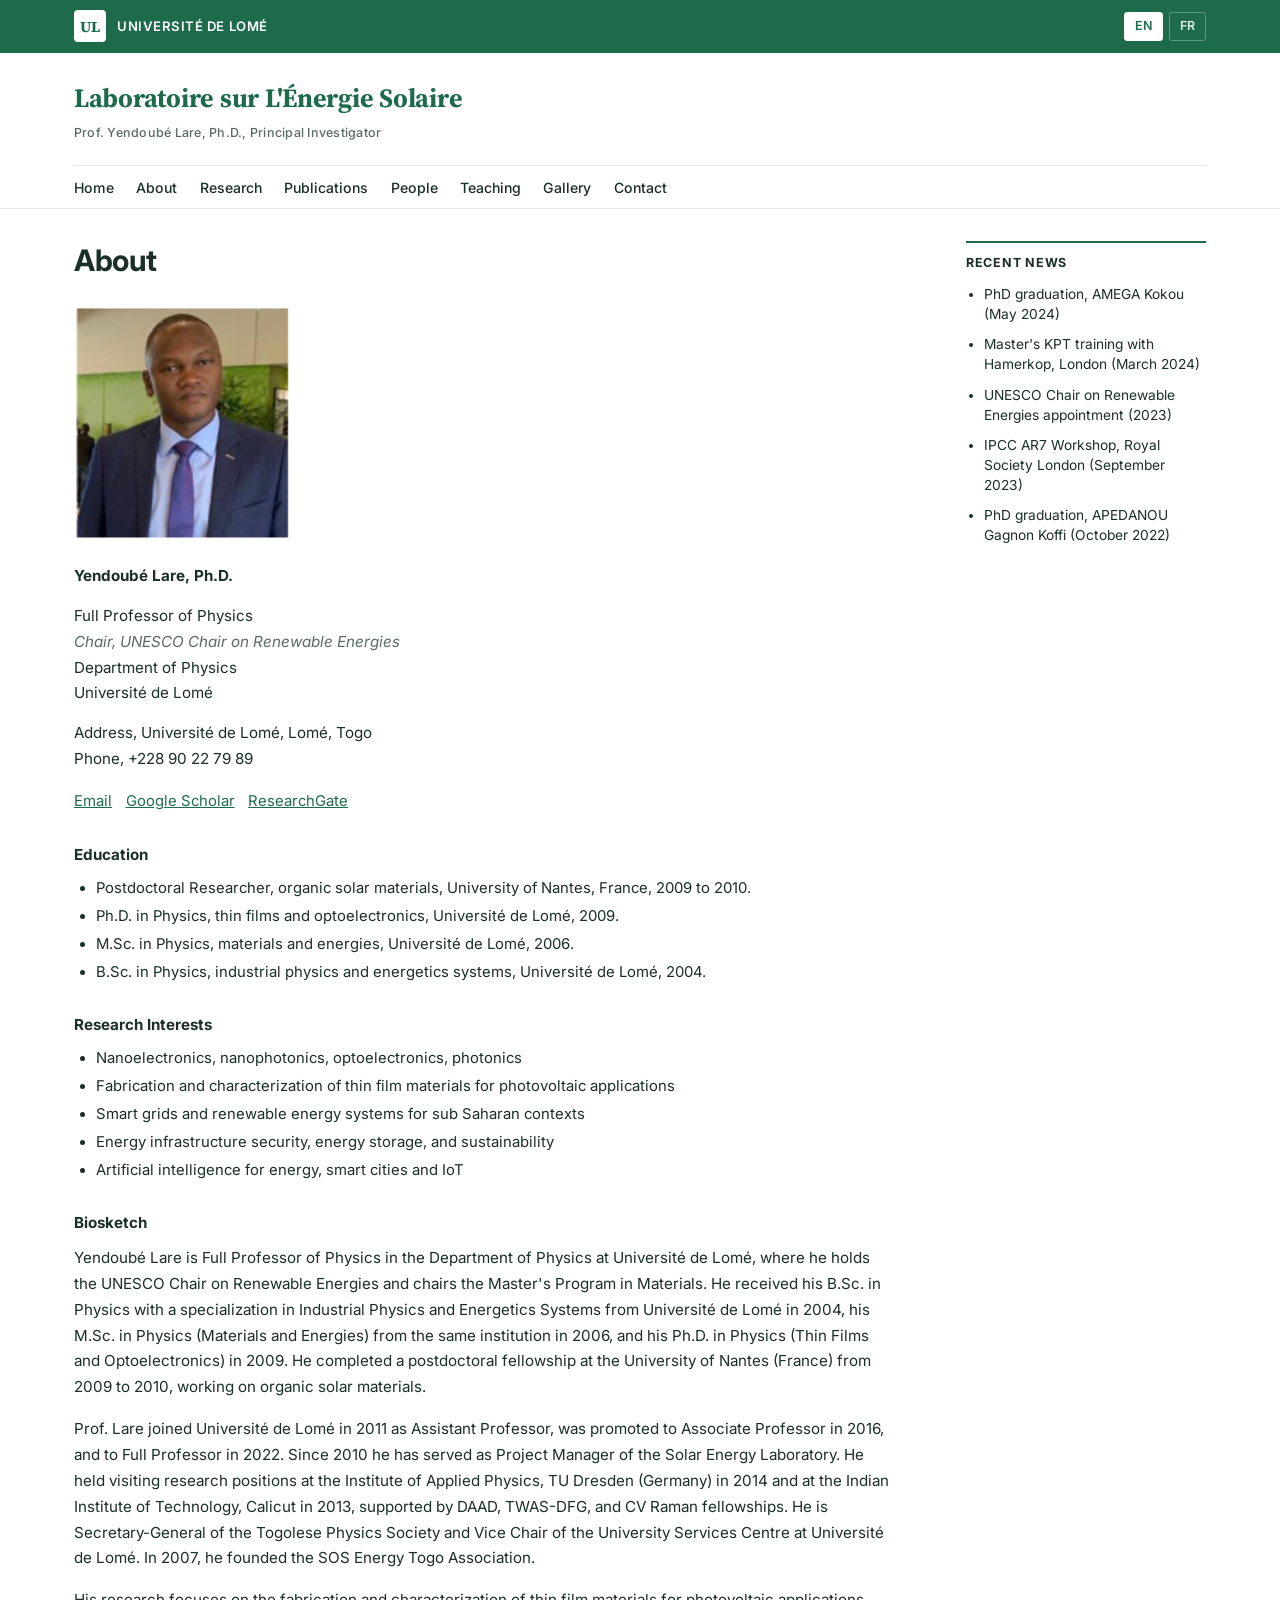
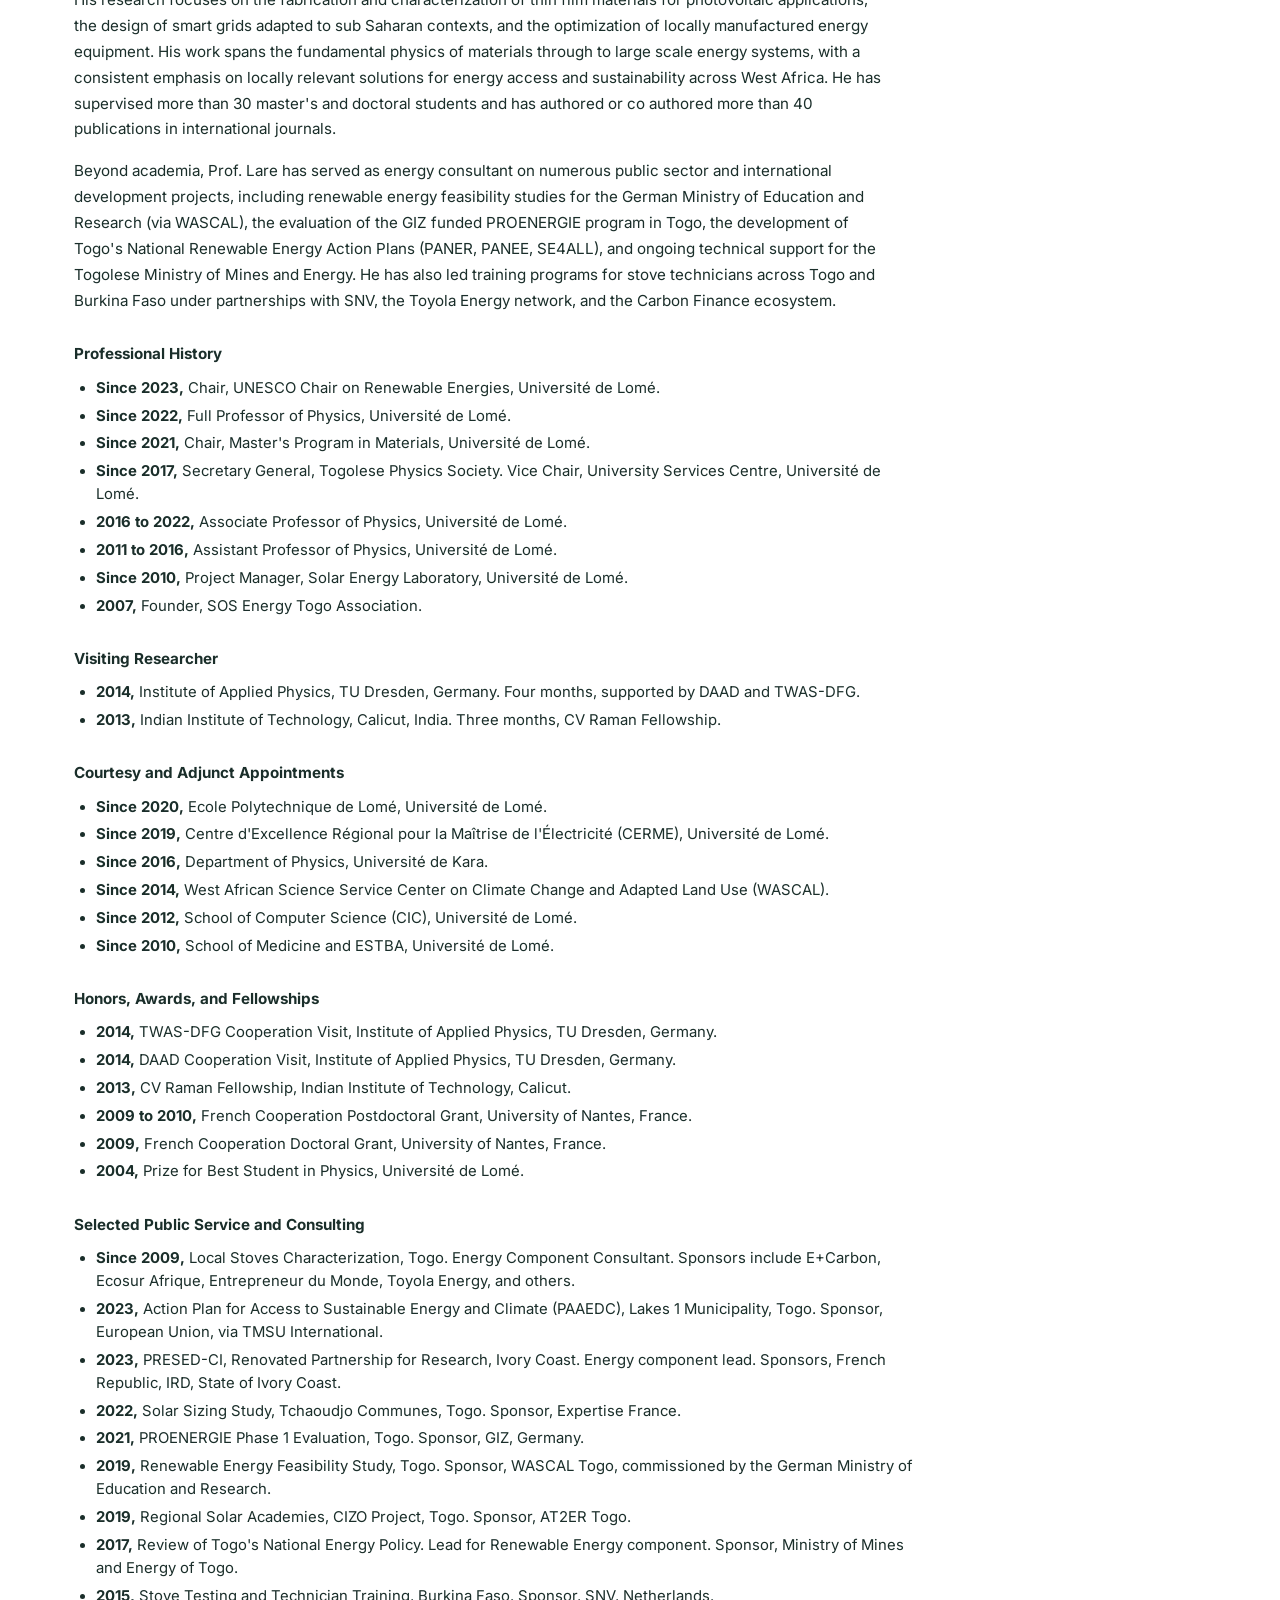
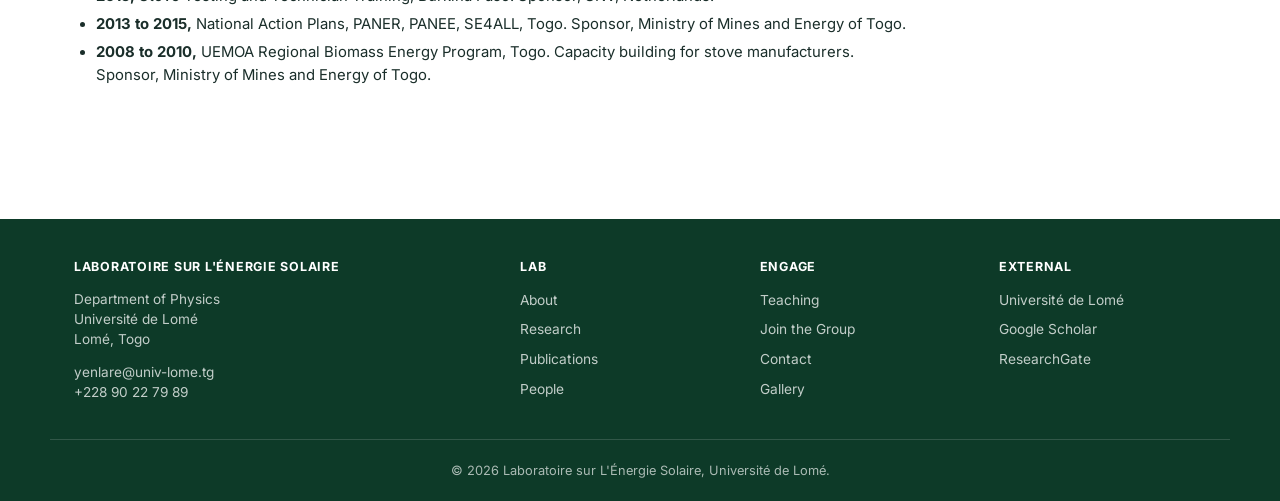
==== about.html @ 8cf11dd7 "Initial site" ====
<!DOCTYPE html>
<html lang="en">
<head>
  <meta charset="UTF-8">
  <meta name="viewport" content="width=device-width, initial-scale=1.0">
  <title>About, Laboratoire sur L'Énergie Solaire</title>
  <meta name="description" content="Biography, education, career, and academic profile of Prof. Yendoubé Lare, Université de Lomé.">
  <link rel="stylesheet" href="https://fonts.googleapis.com/css2?family=Inter:wght@400;500;600;700&family=Source+Serif+Pro:wght@400;600;700&display=swap">
  <link rel="stylesheet" href="assets/css/styles.css">
</head>
<body class="lang-en">

<div class="top-bar">
  <div class="top-bar-inner">
    <a href="https://univ-lome.tg/" target="_blank" rel="noopener" class="ul-brand">
      <span class="ul-logo">UL</span>
      Université de Lomé
    </a>
    <div class="lang-toggle">
      <button data-lang="en" class="active">EN</button>
      <button data-lang="fr">FR</button>
    </div>
  </div>
</div>

<div class="site-banner">
  <div class="site-banner-inner">
    <a href="index.html" class="lab-title">
      Laboratoire sur L'Énergie Solaire
      <span class="pi-name">
        <span class="en-only">Prof. Yendoubé Lare, Ph.D., Principal Investigator</span>
        <span class="fr-only">Prof. Yendoubé Lare, Ph.D., Responsable du Laboratoire</span>
      </span>
    </a>
    <button class="nav-toggle" aria-label="Toggle menu"><span></span><span></span><span></span></button>
    <nav class="site-nav">
      <ul>
        <li><a href="index.html"><span class="en-only">Home</span><span class="fr-only">Accueil</span></a></li>
        <li><a href="about.html"><span class="en-only">About</span><span class="fr-only">À propos</span></a></li>
        <li><a href="research.html"><span class="en-only">Research</span><span class="fr-only">Recherche</span></a></li>
        <li><a href="publications.html">Publications</a></li>
        <li><a href="people.html"><span class="en-only">People</span><span class="fr-only">Équipe</span></a></li>
        <li><a href="teaching.html"><span class="en-only">Teaching</span><span class="fr-only">Enseignement</span></a></li>
        <li><a href="gallery.html"><span class="en-only">Gallery</span><span class="fr-only">Galerie</span></a></li>
        <li><a href="contact.html">Contact</a></li>
      </ul>
    </nav>
  </div>
</div>

<div class="page-layout">
  <article class="page-content">
    <h1>
      <span class="en-only">About</span>
      <span class="fr-only">À propos</span>
    </h1>

    <div class="profile-photo-block">
      <img src="assets/images/profile-picture.jpg" alt="Prof. Yendoubé Lare">
    </div>

    <p class="profile-name">Yendoubé Lare, Ph.D.</p>
    <p class="profile-meta">
      <span class="en-only">Full Professor of Physics</span>
      <span class="fr-only">Professeur Titulaire de Physique</span><br>
      <em>
        <span class="en-only">Chair, UNESCO Chair on Renewable Energies</span>
        <span class="fr-only">Titulaire de la Chaire UNESCO sur les Énergies Renouvelables</span>
      </em><br>
      <span class="en-only">Department of Physics</span>
      <span class="fr-only">Département de Physique</span><br>
      Université de Lomé
    </p>

    <p class="profile-meta">
      <span class="en-only">Address,</span>
      <span class="fr-only">Adresse,</span> Université de Lomé, Lomé, Togo<br>
      <span class="en-only">Phone,</span>
      <span class="fr-only">Téléphone,</span> +228 90 22 79 89
    </p>

    <p class="profile-links-row">
      <a href="mailto:yenlare@univ-lome.tg">Email</a>
      <a href="https://scholar.google.com/citations?user=4pouJkEAAAAJ&hl=fr" target="_blank" rel="noopener">Google Scholar</a>
      <a href="https://www.researchgate.net/profile/Yendoube-Lare" target="_blank" rel="noopener">ResearchGate</a>
    </p>

    <p class="section-label">
      <span class="en-only">Education</span>
      <span class="fr-only">Formation</span>
    </p>
    <ul class="plain-list">
      <li class="en-only">Postdoctoral Researcher, organic solar materials, University of Nantes, France, 2009 to 2010.</li>
      <li class="fr-only">Chercheur Postdoctoral, matériaux solaires organiques, Université de Nantes, France, 2009 à 2010.</li>
      <li class="en-only">Ph.D. in Physics, thin films and optoelectronics, Université de Lomé, 2009.</li>
      <li class="fr-only">Doctorat en Physique, couches minces et optoélectronique, Université de Lomé, 2009.</li>
      <li class="en-only">M.Sc. in Physics, materials and energies, Université de Lomé, 2006.</li>
      <li class="fr-only">Master en Physique, matériaux et énergies, Université de Lomé, 2006.</li>
      <li class="en-only">B.Sc. in Physics, industrial physics and energetics systems, Université de Lomé, 2004.</li>
      <li class="fr-only">Licence en Physique, physique industrielle et systèmes énergétiques, Université de Lomé, 2004.</li>
    </ul>

    <p class="section-label">
      <span class="en-only">Research Interests</span>
      <span class="fr-only">Intérêts de Recherche</span>
    </p>
    <ul class="plain-list">
      <li class="en-only">Nanoelectronics, nanophotonics, optoelectronics, photonics</li>
      <li class="fr-only">Nanoélectronique, nanophotonique, optoélectronique, photonique</li>
      <li class="en-only">Fabrication and characterization of thin film materials for photovoltaic applications</li>
      <li class="fr-only">Fabrication et caractérisation de matériaux en couches minces pour applications photovoltaïques</li>
      <li class="en-only">Smart grids and renewable energy systems for sub Saharan contexts</li>
      <li class="fr-only">Réseaux intelligents et systèmes d'énergie renouvelable pour le contexte subsaharien</li>
      <li class="en-only">Energy infrastructure security, energy storage, and sustainability</li>
      <li class="fr-only">Sécurité des infrastructures énergétiques, stockage d'énergie et durabilité</li>
      <li class="en-only">Artificial intelligence for energy, smart cities and IoT</li>
      <li class="fr-only">Intelligence artificielle pour l'énergie, villes intelligentes et IoT</li>
    </ul>

    <p class="section-label">
      <span class="en-only">Biosketch</span>
      <span class="fr-only">Notice Biographique</span>
    </p>
    <p class="en-only">Yendoubé Lare is Full Professor of Physics in the Department of Physics at Université de Lomé, where he holds the UNESCO Chair on Renewable Energies and chairs the Master's Program in Materials. He received his B.Sc. in Physics with a specialization in Industrial Physics and Energetics Systems from Université de Lomé in 2004, his M.Sc. in Physics (Materials and Energies) from the same institution in 2006, and his Ph.D. in Physics (Thin Films and Optoelectronics) in 2009. He completed a postdoctoral fellowship at the University of Nantes (France) from 2009 to 2010, working on organic solar materials.</p>
    <p class="en-only">Prof. Lare joined Université de Lomé in 2011 as Assistant Professor, was promoted to Associate Professor in 2016, and to Full Professor in 2022. Since 2010 he has served as Project Manager of the Solar Energy Laboratory. He held visiting research positions at the Institute of Applied Physics, TU Dresden (Germany) in 2014 and at the Indian Institute of Technology, Calicut in 2013, supported by DAAD, TWAS-DFG, and CV Raman fellowships. He is Secretary-General of the Togolese Physics Society and Vice Chair of the University Services Centre at Université de Lomé. In 2007, he founded the SOS Energy Togo Association.</p>
    <p class="en-only">His research focuses on the fabrication and characterization of thin film materials for photovoltaic applications, the design of smart grids adapted to sub Saharan contexts, and the optimization of locally manufactured energy equipment. His work spans the fundamental physics of materials through to large scale energy systems, with a consistent emphasis on locally relevant solutions for energy access and sustainability across West Africa. He has supervised more than 30 master's and doctoral students and has authored or co authored more than 40 publications in international journals.</p>
    <p class="en-only">Beyond academia, Prof. Lare has served as energy consultant on numerous public sector and international development projects, including renewable energy feasibility studies for the German Ministry of Education and Research (via WASCAL), the evaluation of the GIZ funded PROENERGIE program in Togo, the development of Togo's National Renewable Energy Action Plans (PANER, PANEE, SE4ALL), and ongoing technical support for the Togolese Ministry of Mines and Energy. He has also led training programs for stove technicians across Togo and Burkina Faso under partnerships with SNV, the Toyola Energy network, and the Carbon Finance ecosystem.</p>

    <p class="fr-only">Yendoubé Lare est Professeur Titulaire de Physique au Département de Physique de l'Université de Lomé, où il est titulaire de la Chaire UNESCO sur les Énergies Renouvelables et responsable du Master "Matériaux". Il a obtenu sa Licence en Physique (option Physique Industrielle et Systèmes Énergétiques) à l'Université de Lomé en 2004, son Master en Physique (Matériaux et Énergies) dans la même institution en 2006, et son Doctorat en Physique (Couches Minces et Optoélectronique) en 2009. Il a effectué un séjour postdoctoral à l'Université de Nantes (France) de 2009 à 2010, sur les matériaux solaires organiques.</p>
    <p class="fr-only">Le Prof. Lare a rejoint l'Université de Lomé en 2011 comme Maître Assistant, a été promu Maître de Conférences en 2016, puis Professeur Titulaire en 2022. Depuis 2010, il dirige le Laboratoire de l'Énergie Solaire. Il a effectué des séjours de recherche invités à l'Institute of Applied Physics de TU Dresden (Allemagne) en 2014 et à l'Indian Institute of Technology, Calicut en 2013, avec le soutien des bourses DAAD, TWAS-DFG, et CV Raman. Il est Secrétaire Général de la Société Togolaise de Physique et Vice Président du Centre des Services Universitaires de l'Université de Lomé. En 2007, il a fondé l'association SOS Énergie Togo.</p>
    <p class="fr-only">Sa recherche porte sur la fabrication et la caractérisation de matériaux en couches minces pour applications photovoltaïques, la conception de réseaux intelligents adaptés au contexte subsaharien, et l'optimisation d'équipements énergétiques produits localement. Ses travaux couvrent la physique fondamentale des matériaux jusqu'aux systèmes énergétiques à grande échelle, avec un accent constant sur les solutions adaptées au contexte local pour l'accès à l'énergie et la durabilité en Afrique de l'Ouest. Il a encadré plus de 30 étudiants en master et doctorat, et a coauteur plus de 40 publications dans des revues internationales.</p>
    <p class="fr-only">Au delà du milieu académique, le Prof. Lare a été consultant énergie sur de nombreux projets de développement international et du secteur public, notamment des études de faisabilité d'énergies renouvelables pour le Ministère Allemand de l'Éducation et de la Recherche (via WASCAL), l'évaluation du programme PROENERGIE financé par la GIZ au Togo, l'élaboration des plans d'action nationaux du Togo (PANER, PANEE, SE4ALL), et un appui technique régulier au Ministère togolais des Mines et de l'Énergie. Il a également dirigé des programmes de formation pour techniciens de cuisson au Togo et au Burkina Faso, dans le cadre de partenariats avec SNV, le réseau Toyola Energy et l'écosystème Carbon Finance.</p>

    <p class="section-label">
      <span class="en-only">Professional History</span>
      <span class="fr-only">Parcours Professionnel</span>
    </p>
    <ul class="plain-list">
      <li class="en-only"><strong>Since 2023,</strong> Chair, UNESCO Chair on Renewable Energies, Université de Lomé.</li>
      <li class="fr-only"><strong>Depuis 2023,</strong> Titulaire de la Chaire UNESCO sur les Énergies Renouvelables, Université de Lomé.</li>
      <li class="en-only"><strong>Since 2022,</strong> Full Professor of Physics, Université de Lomé.</li>
      <li class="fr-only"><strong>Depuis 2022,</strong> Professeur Titulaire de Physique, Université de Lomé.</li>
      <li class="en-only"><strong>Since 2021,</strong> Chair, Master's Program in Materials, Université de Lomé.</li>
      <li class="fr-only"><strong>Depuis 2021,</strong> Responsable du Master "Matériaux", Université de Lomé.</li>
      <li class="en-only"><strong>Since 2017,</strong> Secretary General, Togolese Physics Society. Vice Chair, University Services Centre, Université de Lomé.</li>
      <li class="fr-only"><strong>Depuis 2017,</strong> Secrétaire Général, Société Togolaise de Physique. Vice Président, Centre des Services Universitaires, Université de Lomé.</li>
      <li class="en-only"><strong>2016 to 2022,</strong> Associate Professor of Physics, Université de Lomé.</li>
      <li class="fr-only"><strong>2016 à 2022,</strong> Maître de Conférences en Physique, Université de Lomé.</li>
      <li class="en-only"><strong>2011 to 2016,</strong> Assistant Professor of Physics, Université de Lomé.</li>
      <li class="fr-only"><strong>2011 à 2016,</strong> Maître Assistant en Physique, Université de Lomé.</li>
      <li class="en-only"><strong>Since 2010,</strong> Project Manager, Solar Energy Laboratory, Université de Lomé.</li>
      <li class="fr-only"><strong>Depuis 2010,</strong> Responsable de Projet, Laboratoire de l'Énergie Solaire, Université de Lomé.</li>
      <li class="en-only"><strong>2007,</strong> Founder, SOS Energy Togo Association.</li>
      <li class="fr-only"><strong>2007,</strong> Fondateur, Association SOS Énergie Togo.</li>
    </ul>

    <p class="section-label">
      <span class="en-only">Visiting Researcher</span>
      <span class="fr-only">Chercheur Invité</span>
    </p>
    <ul class="plain-list">
      <li class="en-only"><strong>2014,</strong> Institute of Applied Physics, TU Dresden, Germany. Four months, supported by DAAD and TWAS-DFG.</li>
      <li class="fr-only"><strong>2014,</strong> Institute of Applied Physics, TU Dresden, Allemagne. Quatre mois, avec le soutien de DAAD et TWAS-DFG.</li>
      <li class="en-only"><strong>2013,</strong> Indian Institute of Technology, Calicut, India. Three months, CV Raman Fellowship.</li>
      <li class="fr-only"><strong>2013,</strong> Indian Institute of Technology, Calicut, Inde. Trois mois, bourse CV Raman.</li>
    </ul>

    <p class="section-label">
      <span class="en-only">Courtesy and Adjunct Appointments</span>
      <span class="fr-only">Affiliations Secondaires et Conjointes</span>
    </p>
    <ul class="plain-list">
      <li class="en-only"><strong>Since 2020,</strong> Ecole Polytechnique de Lomé, Université de Lomé.</li>
      <li class="fr-only"><strong>Depuis 2020,</strong> École Polytechnique de Lomé, Université de Lomé.</li>
      <li class="en-only"><strong>Since 2019,</strong> Centre d'Excellence Régional pour la Maîtrise de l'Électricité (CERME), Université de Lomé.</li>
      <li class="fr-only"><strong>Depuis 2019,</strong> Centre d'Excellence Régional pour la Maîtrise de l'Électricité (CERME), Université de Lomé.</li>
      <li class="en-only"><strong>Since 2016,</strong> Department of Physics, Université de Kara.</li>
      <li class="fr-only"><strong>Depuis 2016,</strong> Département de Physique, Université de Kara.</li>
      <li class="en-only"><strong>Since 2014,</strong> West African Science Service Center on Climate Change and Adapted Land Use (WASCAL).</li>
      <li class="fr-only"><strong>Depuis 2014,</strong> West African Science Service Center on Climate Change and Adapted Land Use (WASCAL).</li>
      <li class="en-only"><strong>Since 2012,</strong> School of Computer Science (CIC), Université de Lomé.</li>
      <li class="fr-only"><strong>Depuis 2012,</strong> École des Sciences Informatiques (CIC), Université de Lomé.</li>
      <li class="en-only"><strong>Since 2010,</strong> School of Medicine and ESTBA, Université de Lomé.</li>
      <li class="fr-only"><strong>Depuis 2010,</strong> Faculté de Médecine et ESTBA, Université de Lomé.</li>
    </ul>

    <p class="section-label">
      <span class="en-only">Honors, Awards, and Fellowships</span>
      <span class="fr-only">Distinctions, Prix et Bourses</span>
    </p>
    <ul class="plain-list">
      <li class="en-only"><strong>2014,</strong> TWAS-DFG Cooperation Visit, Institute of Applied Physics, TU Dresden, Germany.</li>
      <li class="fr-only"><strong>2014,</strong> Bourse de coopération TWAS-DFG, Institute of Applied Physics, TU Dresden, Allemagne.</li>
      <li class="en-only"><strong>2014,</strong> DAAD Cooperation Visit, Institute of Applied Physics, TU Dresden, Germany.</li>
      <li class="fr-only"><strong>2014,</strong> Bourse de coopération DAAD, Institute of Applied Physics, TU Dresden, Allemagne.</li>
      <li class="en-only"><strong>2013,</strong> CV Raman Fellowship, Indian Institute of Technology, Calicut.</li>
      <li class="fr-only"><strong>2013,</strong> Bourse CV Raman, Indian Institute of Technology, Calicut.</li>
      <li class="en-only"><strong>2009 to 2010,</strong> French Cooperation Postdoctoral Grant, University of Nantes, France.</li>
      <li class="fr-only"><strong>2009 à 2010,</strong> Bourse de Coopération Française postdoctorale, Université de Nantes, France.</li>
      <li class="en-only"><strong>2009,</strong> French Cooperation Doctoral Grant, University of Nantes, France.</li>
      <li class="fr-only"><strong>2009,</strong> Bourse de Coopération Française doctorale, Université de Nantes, France.</li>
      <li class="en-only"><strong>2004,</strong> Prize for Best Student in Physics, Université de Lomé.</li>
      <li class="fr-only"><strong>2004,</strong> Prix du Meilleur Étudiant en Physique, Université de Lomé.</li>
    </ul>

    <p class="section-label">
      <span class="en-only">Selected Public Service and Consulting</span>
      <span class="fr-only">Service Public et Consultations Sélectionnés</span>
    </p>
    <ul class="plain-list">
      <li class="en-only"><strong>Since 2009,</strong> Local Stoves Characterization, Togo. Energy Component Consultant. Sponsors include E+Carbon, Ecosur Afrique, Entrepreneur du Monde, Toyola Energy, and others.</li>
      <li class="fr-only"><strong>Depuis 2009,</strong> Caractérisation des foyers améliorés locaux, Togo. Consultant composante énergie. Bailleurs, E+Carbon, Ecosur Afrique, Entrepreneur du Monde, Toyola Energy et d'autres.</li>
      <li class="en-only"><strong>2023,</strong> Action Plan for Access to Sustainable Energy and Climate (PAAEDC), Lakes 1 Municipality, Togo. Sponsor, European Union, via TMSU International.</li>
      <li class="fr-only"><strong>2023,</strong> Plan d'Action pour l'Accès à l'Énergie Durable et le Climat (PAAEDC), Commune Lacs 1, Togo. Bailleur, Union Européenne, via TMSU International.</li>
      <li class="en-only"><strong>2023,</strong> PRESED-CI, Renovated Partnership for Research, Ivory Coast. Energy component lead. Sponsors, French Republic, IRD, State of Ivory Coast.</li>
      <li class="fr-only"><strong>2023,</strong> PRESED-CI, Projet Rénové de Partenariat pour la Recherche, Côte d'Ivoire. Responsable de la composante énergie. Bailleurs, République Française, IRD, État de Côte d'Ivoire.</li>
      <li class="en-only"><strong>2022,</strong> Solar Sizing Study, Tchaoudjo Communes, Togo. Sponsor, Expertise France.</li>
      <li class="fr-only"><strong>2022,</strong> Étude de dimensionnement solaire, Communes de Tchaoudjo, Togo. Bailleur, Expertise France.</li>
      <li class="en-only"><strong>2021,</strong> PROENERGIE Phase 1 Evaluation, Togo. Sponsor, GIZ, Germany.</li>
      <li class="fr-only"><strong>2021,</strong> Évaluation de la Phase 1 du PROENERGIE, Togo. Bailleur, GIZ, Allemagne.</li>
      <li class="en-only"><strong>2019,</strong> Renewable Energy Feasibility Study, Togo. Sponsor, WASCAL Togo, commissioned by the German Ministry of Education and Research.</li>
      <li class="fr-only"><strong>2019,</strong> Étude de faisabilité des énergies renouvelables, Togo. Bailleur, WASCAL Togo, commande du Ministère Allemand de l'Éducation et de la Recherche.</li>
      <li class="en-only"><strong>2019,</strong> Regional Solar Academies, CIZO Project, Togo. Sponsor, AT2ER Togo.</li>
      <li class="fr-only"><strong>2019,</strong> Académies Solaires Régionales, Projet CIZO, Togo. Bailleur, AT2ER Togo.</li>
      <li class="en-only"><strong>2017,</strong> Review of Togo's National Energy Policy. Lead for Renewable Energy component. Sponsor, Ministry of Mines and Energy of Togo.</li>
      <li class="fr-only"><strong>2017,</strong> Révision de la politique énergétique nationale du Togo. Responsable de la composante Énergies Renouvelables. Bailleur, Ministère des Mines et de l'Énergie du Togo.</li>
      <li class="en-only"><strong>2015,</strong> Stove Testing and Technician Training, Burkina Faso. Sponsor, SNV, Netherlands.</li>
      <li class="fr-only"><strong>2015,</strong> Tests de foyers et formation de techniciens, Burkina Faso. Bailleur, SNV, Pays-Bas.</li>
      <li class="en-only"><strong>2013 to 2015,</strong> National Action Plans, PANER, PANEE, SE4ALL, Togo. Sponsor, Ministry of Mines and Energy of Togo.</li>
      <li class="fr-only"><strong>2013 à 2015,</strong> Plans d'action nationaux, PANER, PANEE, SE4ALL, Togo. Bailleur, Ministère des Mines et de l'Énergie du Togo.</li>
      <li class="en-only"><strong>2008 to 2010,</strong> UEMOA Regional Biomass Energy Program, Togo. Capacity building for stove manufacturers. Sponsor, Ministry of Mines and Energy of Togo.</li>
      <li class="fr-only"><strong>2008 à 2010,</strong> Programme Régional Biomasse-Énergie de l'UEMOA, Togo. Renforcement des capacités des fabricants de foyers. Bailleur, Ministère des Mines et de l'Énergie du Togo.</li>
    </ul>
  </article>

  <aside class="sidebar">
    <h3><span class="en-only">Recent News</span><span class="fr-only">Actualités Récentes</span></h3>
    <ul>
      <li><span class="en-only">PhD graduation, AMEGA Kokou (May 2024)</span><span class="fr-only">Soutenance de doctorat, AMEGA Kokou (mai 2024)</span></li>
      <li><span class="en-only">Master's KPT training with Hamerkop, London (March 2024)</span><span class="fr-only">Formation Master KPT avec Hamerkop, Londres (mars 2024)</span></li>
      <li><span class="en-only">UNESCO Chair on Renewable Energies appointment (2023)</span><span class="fr-only">Nomination à la Chaire UNESCO (2023)</span></li>
      <li><span class="en-only">IPCC AR7 Workshop, Royal Society London (September 2023)</span><span class="fr-only">Atelier GIEC AR7, Royal Society Londres (septembre 2023)</span></li>
      <li><span class="en-only">PhD graduation, APEDANOU Gagnon Koffi (October 2022)</span><span class="fr-only">Soutenance de doctorat, APEDANOU Gagnon Koffi (octobre 2022)</span></li>
    </ul>
  </aside>
</div>

<footer class="site-footer">
  <div class="footer-grid">
    <div class="footer-col">
      <h4>Laboratoire sur L'Énergie Solaire</h4>
      <p><span class="en-only">Department of Physics</span><span class="fr-only">Département de Physique</span><br>Université de Lomé<br>Lomé, Togo</p>
      <p><a href="mailto:yenlare@univ-lome.tg">yenlare@univ-lome.tg</a><br>+228 90 22 79 89</p>
    </div>
    <div class="footer-col">
      <h4>Lab</h4>
      <ul>
        <li><a href="about.html"><span class="en-only">About</span><span class="fr-only">À propos</span></a></li>
        <li><a href="research.html"><span class="en-only">Research</span><span class="fr-only">Recherche</span></a></li>
        <li><a href="publications.html">Publications</a></li>
        <li><a href="people.html"><span class="en-only">People</span><span class="fr-only">Équipe</span></a></li>
      </ul>
    </div>
    <div class="footer-col">
      <h4><span class="en-only">Engage</span><span class="fr-only">Engagement</span></h4>
      <ul>
        <li><a href="teaching.html"><span class="en-only">Teaching</span><span class="fr-only">Enseignement</span></a></li>
        <li><a href="join.html"><span class="en-only">Join the Group</span><span class="fr-only">Rejoindre</span></a></li>
        <li><a href="contact.html">Contact</a></li>
        <li><a href="gallery.html"><span class="en-only">Gallery</span><span class="fr-only">Galerie</span></a></li>
      </ul>
    </div>
    <div class="footer-col">
      <h4><span class="en-only">External</span><span class="fr-only">Liens Externes</span></h4>
      <ul>
        <li><a href="https://univ-lome.tg/" target="_blank" rel="noopener">Université de Lomé</a></li>
        <li><a href="https://scholar.google.com/citations?user=4pouJkEAAAAJ&hl=fr" target="_blank" rel="noopener">Google Scholar</a></li>
        <li><a href="https://www.researchgate.net/profile/Yendoube-Lare" target="_blank" rel="noopener">ResearchGate</a></li>
      </ul>
    </div>
  </div>
  <div class="footer-bottom">&copy; <span id="year"></span> Laboratoire sur L'Énergie Solaire, Université de Lomé.</div>
</footer>

<script src="assets/js/site.js"></script>
</body>
</html>
---- assets/css/styles.css ----
/* =========================================================
   Laboratoire sur L'Énergie Solaire
   Université de Lomé, Prof. Yendoubé Lare
   Clean academic theme inspired by Prof. Shimeng Yu's site
   White background, green-only accent system
   ========================================================= */

:root {
  --leaf: #1d6b4a;
  --leaf-dark: #144f37;
  --leaf-darker: #0d3a28;
  --canopy: #2d8659;
  --leaf-light: #4ca77d;
  --mint: #d8f0e2;
  --mint-soft: #f0faf4;
  --white: #ffffff;
  --off-white: #fafafa;
  --slate: #1a2e2a;
  --moss: #5a6b65;
  --moss-light: #8a9690;
  --border: #e5e7eb;
  --border-soft: #f1f5f3;
  --shadow-sm: 0 2px 8px rgba(20, 79, 55, 0.06);
  --shadow-md: 0 8px 24px rgba(20, 79, 55, 0.10);
  --shadow-lg: 0 16px 40px rgba(20, 79, 55, 0.12);
  --radius: 8px;
  --radius-lg: 12px;
}

/* Reset and base */
*, *::before, *::after { box-sizing: border-box; }
html { -webkit-text-size-adjust: 100%; scroll-behavior: smooth; }
body {
  margin: 0;
  font-family: 'Inter', -apple-system, BlinkMacSystemFont, 'Segoe UI', Roboto, sans-serif;
  font-size: 16px;
  line-height: 1.65;
  color: var(--slate);
  background: var(--white);
  -webkit-font-smoothing: antialiased;
  -moz-osx-font-smoothing: grayscale;
}
img { max-width: 100%; height: auto; display: block; }
a { color: var(--leaf); text-decoration: none; transition: color .15s ease; }
a:hover { color: var(--canopy); text-decoration: underline; }

/* Typography */
h1, h2, h3, h4 {
  font-family: 'Inter', -apple-system, sans-serif;
  color: var(--slate);
  line-height: 1.3;
  font-weight: 700;
  margin-top: 0;
  letter-spacing: -0.01em;
}
h1 { font-size: 1.85rem; margin-bottom: 1rem; color: var(--slate); }
h2 { font-size: 1.3rem; margin-top: 2rem; margin-bottom: 0.85rem; color: var(--slate); font-weight: 700; }
h3 { font-size: 1rem; margin-top: 1.25rem; margin-bottom: 0.4rem; color: var(--slate); }
p { margin: 0 0 1rem; }
ul, ol { padding-left: 1.4rem; margin: 0.5rem 0 1.25rem; }
li { margin-bottom: 0.35rem; }

/* Bilingual visibility */
body.lang-en .fr-only { display: none !important; }
body.lang-fr .en-only { display: none !important; }

/* University top bar (deep green band) */
.top-bar {
  background: var(--leaf);
  color: rgba(255,255,255,0.95);
  padding: 0.65rem 0;
  font-size: 0.85rem;
}
.top-bar .top-bar-inner {
  max-width: 1180px;
  margin: 0 auto;
  padding: 0 1.5rem;
  display: flex;
  align-items: center;
  justify-content: space-between;
  gap: 1rem;
}
.top-bar a {
  color: white;
  text-decoration: none;
}
.top-bar a:hover { color: var(--mint); text-decoration: none; }

.ul-brand {
  display: flex;
  align-items: center;
  gap: 0.7rem;
  font-weight: 600;
  letter-spacing: 0.04em;
  text-transform: uppercase;
  font-size: 0.82rem;
  color: white;
}
.ul-logo {
  display: inline-flex;
  align-items: center;
  justify-content: center;
  width: 32px; height: 32px;
  background: white;
  color: var(--leaf);
  font-family: 'Source Serif Pro', Georgia, serif;
  font-weight: 700;
  font-size: 0.95rem;
  border-radius: 4px;
  letter-spacing: 0;
}

.lang-toggle {
  display: flex;
  align-items: center;
  gap: 0.4rem;
  font-size: 0.78rem;
  font-weight: 600;
  letter-spacing: 0.05em;
}
.lang-toggle button {
  background: transparent;
  border: 1px solid rgba(255,255,255,0.3);
  padding: 3px 10px;
  border-radius: 3px;
  color: rgba(255,255,255,0.85);
  cursor: pointer;
  font: inherit;
  transition: all .15s ease;
}
.lang-toggle button:hover { background: rgba(255,255,255,0.12); color: white; }
.lang-toggle button.active {
  background: white;
  color: var(--leaf);
  border-color: white;
}

/* Site banner (lab name) */
.site-banner {
  background: var(--white);
  border-bottom: 1px solid var(--border);
  padding: 1.5rem 0 0;
}
.site-banner-inner {
  max-width: 1180px;
  margin: 0 auto;
  padding: 0 1.5rem;
}
.lab-title {
  font-family: 'Source Serif Pro', Georgia, serif;
  color: var(--leaf);
  font-size: 1.65rem;
  font-weight: 700;
  text-decoration: none;
  letter-spacing: -0.01em;
  display: inline-block;
  margin-bottom: 0.85rem;
}
.lab-title:hover { color: var(--leaf-dark); text-decoration: none; }
.lab-title .pi-name {
  font-family: 'Inter', sans-serif;
  font-size: 0.78rem;
  color: var(--moss);
  font-weight: 500;
  display: block;
  margin-top: 0.15rem;
  letter-spacing: 0.02em;
  text-transform: none;
}

/* Main horizontal navigation */
.site-nav {
  border-top: 1px solid var(--border);
  margin-top: 0.5rem;
}
.site-nav ul {
  list-style: none;
  padding: 0;
  margin: 0;
  display: flex;
  flex-wrap: wrap;
  align-items: center;
  gap: 0.25rem 1.4rem;
}
.site-nav li { margin: 0; }
.site-nav a {
  display: inline-block;
  padding: 0.6rem 0;
  color: var(--slate);
  font-size: 0.88rem;
  font-weight: 500;
  position: relative;
  text-decoration: none;
}
.site-nav a:hover { color: var(--leaf); text-decoration: none; }
.site-nav a.active { color: var(--leaf); }
.site-nav a.active::after {
  content: '';
  position: absolute;
  bottom: -1px; left: 0; right: 0;
  height: 2px;
  background: var(--leaf);
}
.nav-toggle {
  display: none;
  background: none;
  border: 1px solid var(--border);
  border-radius: 4px;
  padding: 6px 8px;
  cursor: pointer;
  margin: 0.5rem 0;
}
.nav-toggle span {
  display: block;
  width: 18px;
  height: 2px;
  background: var(--slate);
  margin: 4px 0;
}

/* Layout, two-column main + sidebar */
.page-layout {
  max-width: 1180px;
  margin: 0 auto;
  padding: 2rem 1.5rem 4rem;
  display: grid;
  grid-template-columns: 1fr 240px;
  gap: 3rem;
}
.page-content { min-width: 0; }
.sidebar {
  border-top: 2px solid var(--leaf);
  padding-top: 0.75rem;
}
.sidebar h3 {
  font-size: 0.78rem;
  font-weight: 700;
  color: var(--slate);
  text-transform: uppercase;
  letter-spacing: 0.06em;
  margin-bottom: 0.85rem;
  margin-top: 0;
}
.sidebar ul {
  list-style: disc;
  padding-left: 1.1rem;
  margin: 0;
  font-size: 0.86rem;
  color: var(--slate);
}
.sidebar ul li {
  margin-bottom: 0.65rem;
  line-height: 1.45;
}
.sidebar a { color: var(--slate); }
.sidebar a:hover { color: var(--leaf); text-decoration: underline; }

/* Page title (first H1 in content) */
.page-content > h1:first-child {
  font-size: 1.85rem;
  margin-top: 0;
  margin-bottom: 1.5rem;
  color: var(--slate);
}

/* Profile identity (about page top section, Prof. Yu style) */
.profile-photo-block {
  margin-bottom: 1.25rem;
}
.profile-photo-block img {
  width: 220px;
  height: auto;
  border-radius: 0;
  display: block;
}
.profile-name {
  font-weight: 700;
  font-size: 1rem;
  margin: 0 0 0.85rem;
}
.profile-meta {
  margin: 0 0 0.85rem;
  line-height: 1.55;
  font-size: 0.93rem;
  color: var(--slate);
}
.profile-meta em { color: var(--moss); font-style: italic; }
.profile-links-row {
  margin: 1rem 0 0;
}
.profile-links-row a {
  color: var(--leaf);
  text-decoration: underline;
  margin-right: 0.6rem;
  font-size: 0.93rem;
}

/* Section labels and headers (Prof. Yu uses simple bold labels) */
.section-label {
  font-weight: 700;
  font-size: 1rem;
  margin: 1.75rem 0 0.6rem;
  color: var(--slate);
}

/* Plain bullet lists for education/awards/etc. */
.plain-list {
  list-style: disc;
  padding-left: 1.4rem;
  margin: 0.4rem 0 1.25rem;
  font-size: 0.93rem;
}
.plain-list li {
  margin-bottom: 0.3rem;
  line-height: 1.55;
}

/* Generic content block (paragraphs in main area) */
.page-content p {
  font-size: 0.95rem;
  line-height: 1.7;
  color: var(--slate);
  max-width: 820px;
}

/* News timeline (home) */
.news-timeline {
  margin: 1rem 0 2rem;
}
.news-event {
  padding: 1rem 0;
  border-bottom: 1px solid var(--border-soft);
}
.news-event:last-child { border-bottom: none; }
.news-event .date {
  font-size: 0.78rem;
  color: var(--leaf);
  font-weight: 600;
  text-transform: uppercase;
  letter-spacing: 0.05em;
  margin-bottom: 0.2rem;
}
.news-event h4 {
  font-size: 0.97rem;
  font-weight: 600;
  color: var(--slate);
  margin: 0 0 0.25rem;
}
.news-event p { margin: 0; color: var(--moss); font-size: 0.92rem; }

/* Stats inline strip (home) */
.stats-strip {
  display: grid;
  grid-template-columns: repeat(auto-fit, minmax(150px, 1fr));
  gap: 1rem;
  margin: 1.5rem 0 2rem;
  padding: 1.25rem 1.5rem;
  background: var(--mint-soft);
  border-radius: var(--radius);
  border: 1px solid var(--mint);
}
.stat-card {
  text-align: center;
}
.stat-card .stat-number {
  font-family: 'Source Serif Pro', Georgia, serif;
  font-size: 1.85rem;
  font-weight: 700;
  color: var(--leaf);
  line-height: 1;
  margin-bottom: 0.15rem;
}
.stat-card .stat-label {
  font-size: 0.78rem;
  color: var(--moss);
  font-weight: 500;
}

/* Research axes */
.axis-card {
  padding: 1.25rem 0;
  border-bottom: 1px solid var(--border-soft);
}
.axis-card:last-child { border-bottom: none; }
.axis-content h2 {
  margin-top: 0;
  font-size: 1.15rem;
}
.axis-content figure {
  margin: 1rem 0;
  max-width: 600px;
}
.axis-content figure img {
  border-radius: var(--radius);
  border: 1px solid var(--border);
}
.axis-content figcaption {
  font-size: 0.85rem;
  color: var(--moss);
  margin-top: 0.4rem;
  font-style: italic;
}
.axis-content .tags { margin-top: 0.75rem; }

/* Tags */
.tag {
  display: inline-block;
  background: var(--mint-soft);
  color: var(--leaf);
  border: 1px solid var(--mint);
  padding: 3px 10px;
  border-radius: 3px;
  font-size: 0.78rem;
  font-weight: 500;
  margin: 0 0.3rem 0.3rem 0;
}

/* Approach pillars */
.approach-grid {
  display: grid;
  grid-template-columns: repeat(auto-fit, minmax(200px, 1fr));
  gap: 1rem;
  margin: 1rem 0 2rem;
}
.approach-pillar {
  background: var(--mint-soft);
  border: 1px solid var(--mint);
  border-left: 3px solid var(--leaf);
  border-radius: var(--radius);
  padding: 1rem 1.2rem;
}
.approach-pillar .pillar-label {
  font-size: 0.75rem;
  color: var(--leaf);
  font-weight: 700;
  letter-spacing: 0.05em;
  margin-bottom: 0.25rem;
}
.approach-pillar h3 {
  margin: 0 0 0.35rem;
  font-size: 0.95rem;
}
.approach-pillar p {
  margin: 0;
  font-size: 0.86rem;
  color: var(--moss);
  line-height: 1.5;
}

/* Question callout (Research page intro) */
.research-question {
  background: var(--leaf);
  color: white;
  border-radius: var(--radius-lg);
  padding: 1.5rem 1.75rem;
  margin: 1rem 0 2rem;
}
.research-question .label {
  font-size: 0.75rem;
  text-transform: uppercase;
  letter-spacing: 0.08em;
  font-weight: 700;
  opacity: 0.85;
  margin-bottom: 0.4rem;
}
.research-question h2 {
  color: white;
  margin: 0;
  font-size: 1.2rem;
}
.research-question p {
  margin: 0.6rem 0 0;
  font-size: 0.92rem;
  opacity: 0.92;
}

/* Citation stats block */
.citation-stats {
  background: var(--mint-soft);
  border: 1px solid var(--mint);
  border-radius: var(--radius-lg);
  padding: 1.5rem 1.75rem;
  margin: 1rem 0 2rem;
}
.citation-stats .stats-header {
  display: flex;
  flex-wrap: wrap;
  align-items: baseline;
  justify-content: space-between;
  gap: 0.5rem;
  margin-bottom: 1rem;
}
.citation-stats h2 {
  margin: 0;
  font-size: 1.05rem;
}
.citation-stats .stats-source {
  font-size: 0.8rem;
  color: var(--moss);
  margin: 0;
}
.metrics-grid {
  display: grid;
  grid-template-columns: repeat(4, 1fr);
  gap: 0.85rem;
}
.metric-card {
  background: white;
  border: 1px solid var(--border);
  border-radius: var(--radius);
  padding: 1rem 0.8rem;
  text-align: center;
}
.metric-value {
  font-family: 'Source Serif Pro', Georgia, serif;
  font-size: 1.7rem;
  font-weight: 700;
  color: var(--leaf);
  line-height: 1;
  margin-bottom: 0.25rem;
}
.metric-label {
  font-size: 0.75rem;
  color: var(--moss);
  font-weight: 500;
}
.profile-links {
  display: flex;
  flex-wrap: wrap;
  gap: 0.4rem;
  margin-top: 1rem;
}
.profile-pill {
  display: inline-flex;
  align-items: center;
  gap: 0.35rem;
  padding: 0.35rem 0.85rem;
  background: white;
  border: 1px solid var(--border);
  border-radius: 999px;
  font-size: 0.8rem;
  color: var(--slate);
  text-decoration: none !important;
  font-weight: 500;
}
.profile-pill:hover { border-color: var(--leaf); color: var(--leaf); }
.profile-pill svg { width: 12px; height: 12px; }

/* Publications */
.pub-year-section { margin-bottom: 1.75rem; }
.pub-year {
  display: inline-block;
  background: var(--leaf);
  color: white;
  font-weight: 700;
  font-size: 0.9rem;
  padding: 4px 14px;
  border-radius: 3px;
  margin-bottom: 0.85rem;
}
.pub-list {
  list-style: none;
  padding: 0;
  counter-reset: pub;
  margin: 0;
}
.pub-list li {
  counter-increment: pub;
  position: relative;
  padding: 0.6rem 0 0.6rem 2rem;
  margin-bottom: 0.3rem;
  font-size: 0.9rem;
  border-bottom: 1px solid var(--border-soft);
  line-height: 1.5;
}
.pub-list li:last-child { border-bottom: none; }
.pub-list li::before {
  content: counter(pub) ".";
  position: absolute;
  left: 0;
  top: 0.6rem;
  font-weight: 700;
  color: var(--leaf);
  width: 1.6rem;
  text-align: right;
  padding-right: 0.4rem;
  font-size: 0.88rem;
}
.pub-list i { color: var(--moss); }

/* Teaching grid */
.course-grid {
  display: grid;
  grid-template-columns: repeat(auto-fill, minmax(260px, 1fr));
  gap: 1rem;
  margin-top: 1rem;
}
.course {
  background: white;
  border: 1px solid var(--border);
  border-radius: var(--radius);
  padding: 1.1rem 1.25rem;
  display: flex;
  flex-direction: column;
  border-left: 3px solid var(--leaf);
  transition: all .15s ease;
}
.course:hover { box-shadow: var(--shadow-sm); border-left-color: var(--canopy); }
.course h3 {
  margin: 0 0 0.4rem;
  font-size: 0.97rem;
}
.course p {
  color: var(--moss);
  margin-bottom: 0.85rem;
  font-size: 0.86rem;
  flex-grow: 1;
}
.course .syllabus {
  font-size: 0.82rem;
  color: var(--leaf);
  font-weight: 600;
  display: inline-flex;
  align-items: center;
  gap: 0.3rem;
}
.course .syllabus svg { width: 12px; height: 12px; }

/* People */
.pi-card {
  display: grid;
  grid-template-columns: 90px 1fr;
  gap: 1.25rem;
  align-items: center;
  background: var(--mint-soft);
  border: 1px solid var(--mint);
  padding: 1.25rem 1.5rem;
  border-radius: var(--radius-lg);
  margin-bottom: 1.5rem;
}
.pi-card img {
  width: 90px; height: 90px; border-radius: 50%; object-fit: cover;
}
.pi-card h3 { margin: 0 0 0.2rem; font-size: 1.05rem; }
.pi-card p { margin: 0; color: var(--moss); font-size: 0.9rem; }

.people-section { margin-bottom: 1.75rem; }
.people-section > h3 {
  font-size: 0.95rem;
  color: var(--slate);
  margin-top: 1.25rem;
  margin-bottom: 0.85rem;
  padding: 0.4rem 0.85rem;
  background: var(--mint-soft);
  border-left: 3px solid var(--leaf);
  display: block;
}
.people-list {
  list-style: none;
  padding: 0;
  margin: 0;
}
.people-list li {
  padding: 0.85rem 0;
  border-bottom: 1px solid var(--border-soft);
  font-size: 0.9rem;
}
.people-list li:last-child { border-bottom: none; }
.people-list .name {
  font-weight: 600;
  color: var(--slate);
  display: block;
  margin-bottom: 0.15rem;
}
.people-list .meta {
  color: var(--leaf);
  font-size: 0.78rem;
  font-weight: 500;
  margin-top: 0.3rem;
  display: inline-block;
  background: var(--mint-soft);
  padding: 1px 9px;
  border-radius: 3px;
}

/* Career timeline */
.career-timeline {
  position: relative;
  margin: 1rem 0 1.5rem;
  padding-left: 1.75rem;
  border-left: 2px solid var(--mint);
}
.career-item {
  position: relative;
  padding-bottom: 1rem;
  padding-left: 0.5rem;
}
.career-item:last-child { padding-bottom: 0; }
.career-item::before {
  content: '';
  position: absolute;
  left: -2.3rem;
  top: 0.35rem;
  width: 10px; height: 10px;
  border-radius: 50%;
  background: var(--leaf);
  border: 2px solid white;
  box-shadow: 0 0 0 2px var(--leaf);
}
.career-item .career-period {
  display: inline-block;
  font-size: 0.75rem;
  color: var(--leaf);
  font-weight: 600;
  background: var(--mint-soft);
  padding: 1px 8px;
  border-radius: 3px;
  margin-bottom: 0.25rem;
}
.career-item .career-title {
  font-weight: 600;
  color: var(--slate);
  font-size: 0.92rem;
  margin: 0;
}
.career-item .career-org {
  color: var(--moss);
  font-size: 0.85rem;
  margin: 0;
}

/* Honors / visiting / adjunct lists */
.honors-list, .visiting-list, .adjunct-list {
  list-style: none;
  padding: 0;
  margin: 0.85rem 0 1.5rem;
}
.honors-list li, .visiting-list li, .adjunct-list li {
  display: grid;
  grid-template-columns: 130px 1fr;
  gap: 1rem;
  padding: 0.6rem 0;
  border-bottom: 1px solid var(--border-soft);
  font-size: 0.9rem;
}
.honors-list li:last-child,
.visiting-list li:last-child,
.adjunct-list li:last-child { border-bottom: none; }
.honors-list .date,
.visiting-list .date,
.adjunct-list .date {
  color: var(--leaf);
  font-weight: 600;
  font-size: 0.82rem;
}
.honors-list .desc strong,
.visiting-list .desc strong,
.adjunct-list .desc strong { color: var(--slate); font-weight: 600; }
.honors-list .meta,
.visiting-list .meta,
.adjunct-list .meta { color: var(--moss); font-size: 0.84rem; display: block; margin-top: 0.1rem; }

/* Service / consulting projects */
.service-list { margin: 0.85rem 0 1.5rem; display: grid; gap: 0.5rem; }
.service-entry {
  border: 1px solid var(--border);
  border-left: 3px solid var(--leaf);
  border-radius: var(--radius);
  padding: 0.85rem 1.1rem;
}
.service-entry .service-period {
  display: inline-block;
  font-size: 0.75rem;
  color: var(--moss);
  font-weight: 600;
  margin-bottom: 0.2rem;
}
.service-entry h4 {
  font-size: 0.92rem;
  margin: 0 0 0.3rem;
  color: var(--slate);
  font-weight: 600;
}
.service-entry .service-meta {
  font-size: 0.84rem;
  color: var(--moss);
  margin: 0;
  line-height: 1.5;
}
.service-entry .service-meta strong { color: var(--leaf); font-weight: 600; }

/* Contact page */
.contact-grid {
  display: grid;
  grid-template-columns: 1fr 1fr;
  gap: 1.5rem;
  margin-top: 0.75rem;
}
.contact-info-card {
  background: var(--leaf);
  color: white;
  border-radius: var(--radius-lg);
  padding: 1.5rem 1.75rem;
}
.contact-info-card h2 {
  color: white;
  margin: 0 0 1rem;
  font-size: 1.1rem;
}
.contact-info-card .contact-row {
  display: flex;
  align-items: flex-start;
  gap: 0.7rem;
  margin: 0.85rem 0;
}
.contact-info-card .icon-circle {
  width: 30px; height: 30px;
  border-radius: 50%;
  background: rgba(255,255,255,0.18);
  display: flex;
  align-items: center;
  justify-content: center;
  flex-shrink: 0;
}
.contact-info-card .icon-circle svg { width: 14px; height: 14px; color: white; }
.contact-info-card .label {
  font-size: 0.72rem;
  text-transform: uppercase;
  letter-spacing: 0.05em;
  opacity: 0.8;
}
.contact-info-card a, .contact-info-card span { color: white; font-size: 0.9rem; }
.contact-info-card a:hover { color: var(--mint); }

.contact-form-card {
  background: white;
  border: 1px solid var(--border);
  border-radius: var(--radius-lg);
  padding: 1.5rem 1.75rem;
}
.contact-form-card h2 { margin-top: 0; font-size: 1.1rem; }
.form-row { margin-bottom: 0.85rem; }
.form-row label {
  display: block;
  font-size: 0.82rem;
  font-weight: 600;
  color: var(--slate);
  margin-bottom: 0.3rem;
}
.form-row input, .form-row textarea {
  width: 100%;
  padding: 0.55rem 0.8rem;
  border: 1px solid var(--border);
  border-radius: 4px;
  font: inherit;
  font-size: 0.9rem;
  color: var(--slate);
  background: var(--off-white);
}
.form-row input:focus, .form-row textarea:focus {
  outline: none;
  border-color: var(--leaf);
  box-shadow: 0 0 0 2px var(--mint);
  background: white;
}
.form-row textarea { resize: vertical; min-height: 100px; }
.form-status {
  margin-top: 0.75rem;
  padding: 0.55rem 0.85rem;
  border-radius: 4px;
  font-size: 0.85rem;
  display: none;
}
.form-status.success { display: block; background: var(--mint-soft); color: var(--leaf-dark); border: 1px solid var(--mint); }
.form-status.error { display: block; background: #fdeaea; color: #a13030; border: 1px solid #f5b8b8; }

.btn {
  display: inline-block;
  padding: 0.55rem 1.2rem;
  border-radius: 4px;
  font-size: 0.88rem;
  font-weight: 600;
  text-decoration: none !important;
  border: 1px solid var(--leaf);
  background: var(--leaf);
  color: white !important;
  cursor: pointer;
  transition: background .15s ease;
}
.btn:hover { background: var(--leaf-dark); border-color: var(--leaf-dark); }

/* Gallery, filter tabs and album cards */
.gallery-filters {
  display: flex;
  flex-wrap: wrap;
  gap: 0.4rem;
  margin: 0.5rem 0 1.5rem;
}
.gallery-filter {
  background: white;
  border: 1px solid var(--border);
  padding: 0.4rem 0.95rem;
  font: inherit;
  font-size: 0.83rem;
  font-weight: 500;
  color: var(--moss);
  border-radius: 3px;
  cursor: pointer;
}
.gallery-filter:hover { color: var(--leaf); border-color: var(--leaf); }
.gallery-filter.active {
  background: var(--leaf);
  color: white;
  border-color: var(--leaf);
}

.album-card {
  background: white;
  border: 1px solid var(--border);
  border-radius: var(--radius);
  overflow: hidden;
  margin-bottom: 1.25rem;
  display: block;
}
.album-card.hidden { display: none; }

.album-header {
  padding: 1rem 1.25rem 0.5rem;
  display: flex;
  flex-wrap: wrap;
  align-items: center;
  gap: 0.5rem;
}
.album-badge {
  display: inline-flex;
  align-items: center;
  gap: 0.3rem;
  font-size: 0.72rem;
  font-weight: 600;
  padding: 2px 8px;
  border-radius: 3px;
}
.album-badge.category {
  background: var(--mint-soft);
  color: var(--leaf);
  border: 1px solid var(--mint);
}
.album-badge.date {
  background: var(--mint-soft);
  color: var(--leaf-dark);
  border: 1px solid var(--mint);
}
.album-badge.count {
  background: white;
  color: var(--moss);
  border: 1px solid var(--border);
  margin-left: auto;
}
.album-badge svg { width: 11px; height: 11px; }

.album-title {
  padding: 0 1.25rem;
  margin: 0;
  font-size: 1.05rem;
  color: var(--slate);
  font-weight: 600;
}
.album-caption {
  padding: 0.35rem 1.25rem 0.85rem;
  color: var(--moss);
  font-size: 0.88rem;
  margin: 0;
}
.album-hero {
  width: 100%;
  height: 320px;
  object-fit: cover;
  cursor: zoom-in;
}
.album-thumbs {
  display: grid;
  grid-template-columns: repeat(auto-fit, minmax(120px, 1fr));
  gap: 3px;
  padding: 3px;
  background: var(--mint-soft);
}
.album-thumbs img {
  width: 100%;
  height: 95px;
  object-fit: cover;
  cursor: zoom-in;
}

/* Lightbox with navigation */
.lightbox {
  display: none;
  position: fixed; inset: 0;
  background: rgba(20, 46, 36, 0.95);
  z-index: 100;
  align-items: center;
  justify-content: center;
  padding: 2rem;
  flex-direction: column;
}
.lightbox.active { display: flex; }
.lightbox img {
  max-width: 90vw;
  max-height: 75vh;
  border-radius: 4px;
}
.lightbox-caption { color: white; text-align: center; font-size: 0.9rem; margin-top: 0.85rem; max-width: 700px; opacity: 0.9; }
.lightbox-counter { color: rgba(255,255,255,0.7); font-size: 0.8rem; margin-top: 0.4rem; }
.lightbox-nav {
  position: absolute;
  top: 50%;
  transform: translateY(-50%);
  width: 44px; height: 44px;
  border-radius: 50%;
  background: rgba(255,255,255,0.12);
  border: 1px solid rgba(255,255,255,0.25);
  color: white;
  cursor: pointer;
  display: flex;
  align-items: center;
  justify-content: center;
  font-size: 1.4rem;
}
.lightbox-nav.prev { left: 1.5rem; }
.lightbox-nav.next { right: 1.5rem; }
.lightbox-close {
  position: absolute;
  top: 1.2rem; right: 1.5rem;
  width: 36px; height: 36px;
  border-radius: 50%;
  background: rgba(255,255,255,0.12);
  border: 1px solid rgba(255,255,255,0.25);
  color: white;
  cursor: pointer;
  display: flex;
  align-items: center;
  justify-content: center;
  font-size: 1.2rem;
}

/* Footer (deep green, multi-column) */
.site-footer {
  background: var(--leaf-darker);
  color: rgba(255,255,255,0.8);
  padding: 2.5rem 0 1.25rem;
  margin-top: 3rem;
  font-size: 0.86rem;
}
.footer-grid {
  max-width: 1180px;
  margin: 0 auto;
  padding: 0 1.5rem;
  display: grid;
  grid-template-columns: 2fr 1fr 1fr 1fr;
  gap: 2rem;
  margin-bottom: 1.5rem;
}
.footer-col h4 {
  color: white;
  font-size: 0.78rem;
  text-transform: uppercase;
  letter-spacing: 0.06em;
  font-weight: 700;
  margin: 0 0 0.85rem;
}
.footer-col ul {
  list-style: none;
  padding: 0;
  margin: 0;
}
.footer-col li { margin-bottom: 0.45rem; }
.footer-col a { color: rgba(255,255,255,0.75); }
.footer-col a:hover { color: white; text-decoration: underline; }
.footer-col p { margin: 0 0 0.75rem; line-height: 1.5; color: rgba(255,255,255,0.75); font-size: 0.85rem; }

.footer-bottom {
  max-width: 1180px;
  margin: 0 auto;
  padding: 1.25rem 1.5rem 0;
  border-top: 1px solid rgba(255,255,255,0.15);
  text-align: center;
  color: rgba(255,255,255,0.65);
  font-size: 0.8rem;
}

/* Responsive */
@media (max-width: 980px) {
  .page-layout { grid-template-columns: 1fr; gap: 2rem; }
  .sidebar { border-top: 1px solid var(--border); padding-top: 1rem; }
  .footer-grid { grid-template-columns: 1fr 1fr; }
  .metrics-grid { grid-template-columns: repeat(2, 1fr); }
  .contact-grid { grid-template-columns: 1fr; }
}
@media (max-width: 640px) {
  body { font-size: 15px; }
  .top-bar .top-bar-inner { gap: 0.5rem; }
  .ul-brand { font-size: 0.75rem; }
  .lab-title { font-size: 1.3rem; }
  .nav-toggle { display: block; }
  .site-nav ul { display: none; flex-direction: column; gap: 0; }
  .site-nav ul.open { display: flex; }
  .site-nav li { padding: 0.5rem 0; border-bottom: 1px solid var(--border-soft); width: 100%; }
  .footer-grid { grid-template-columns: 1fr; gap: 1.5rem; }
  .album-hero { height: 220px; }
  .honors-list li, .visiting-list li, .adjunct-list li { grid-template-columns: 1fr; gap: 0.2rem; }
}
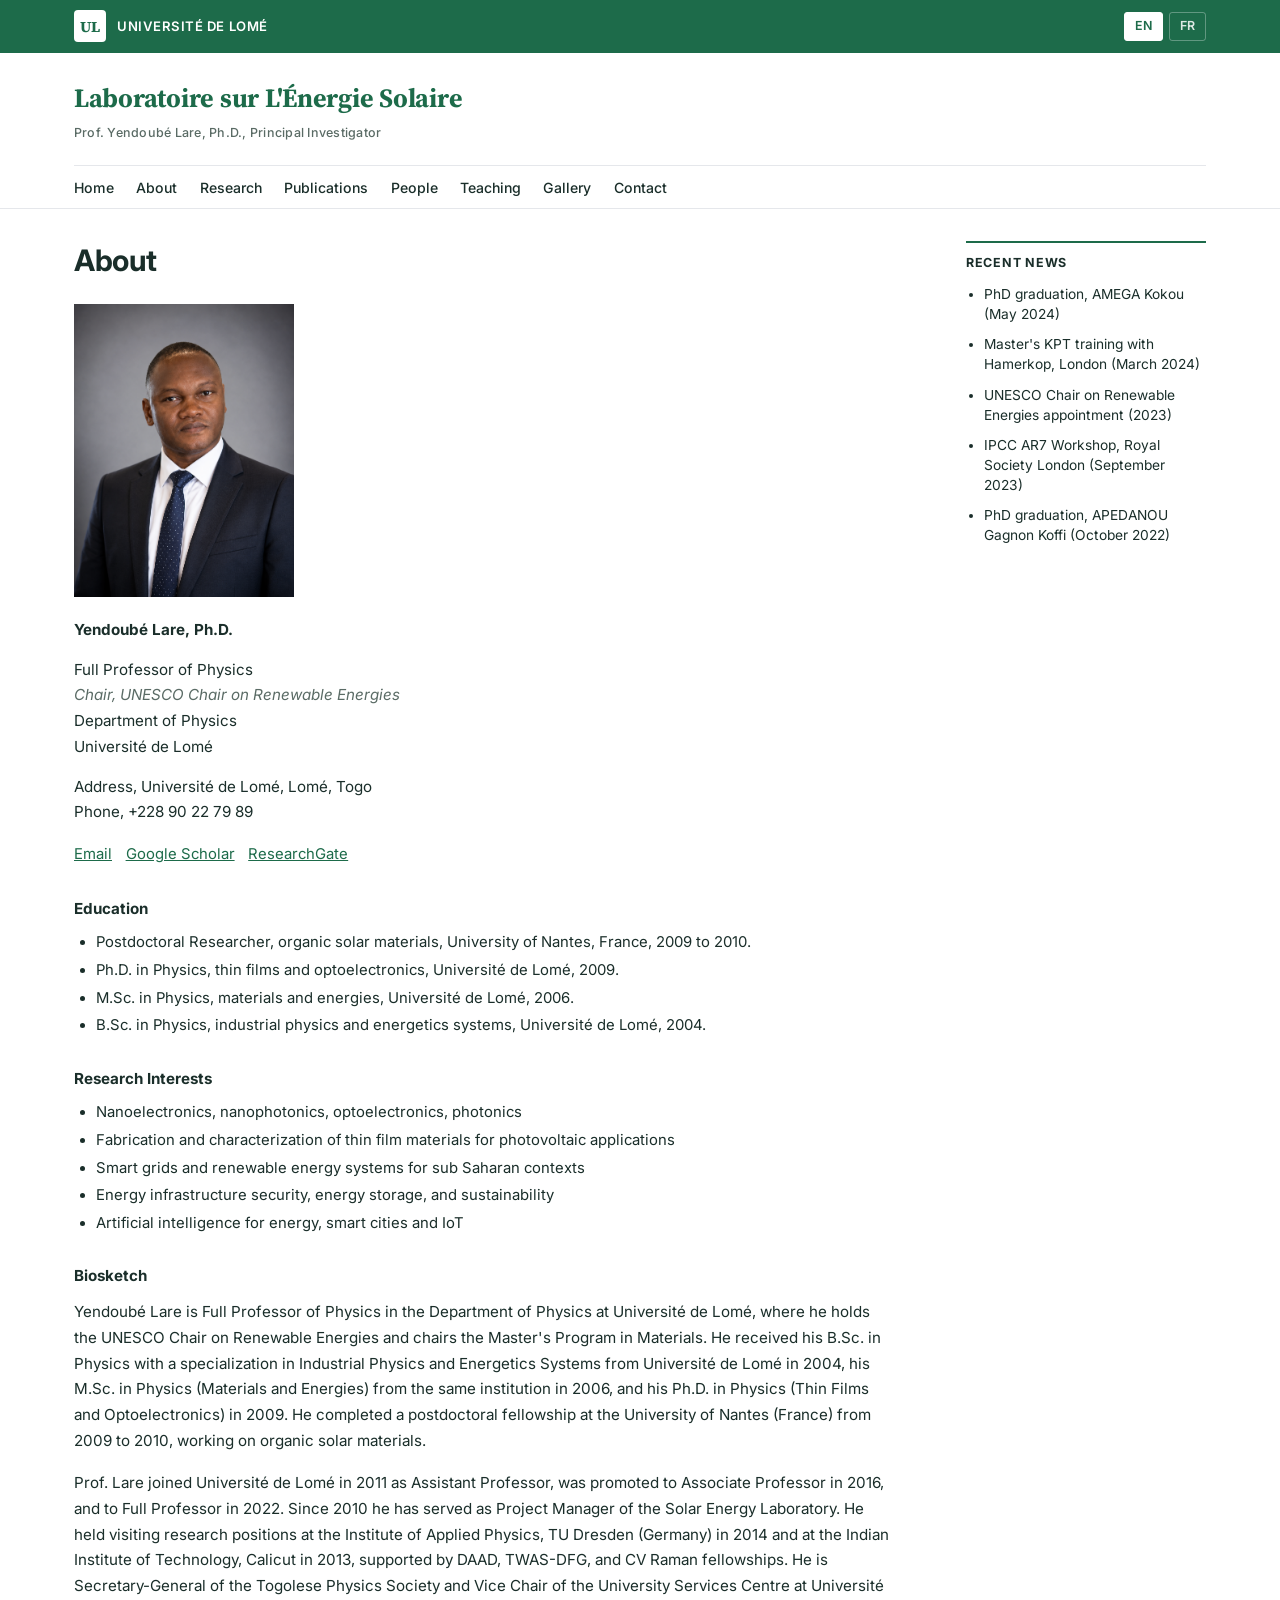
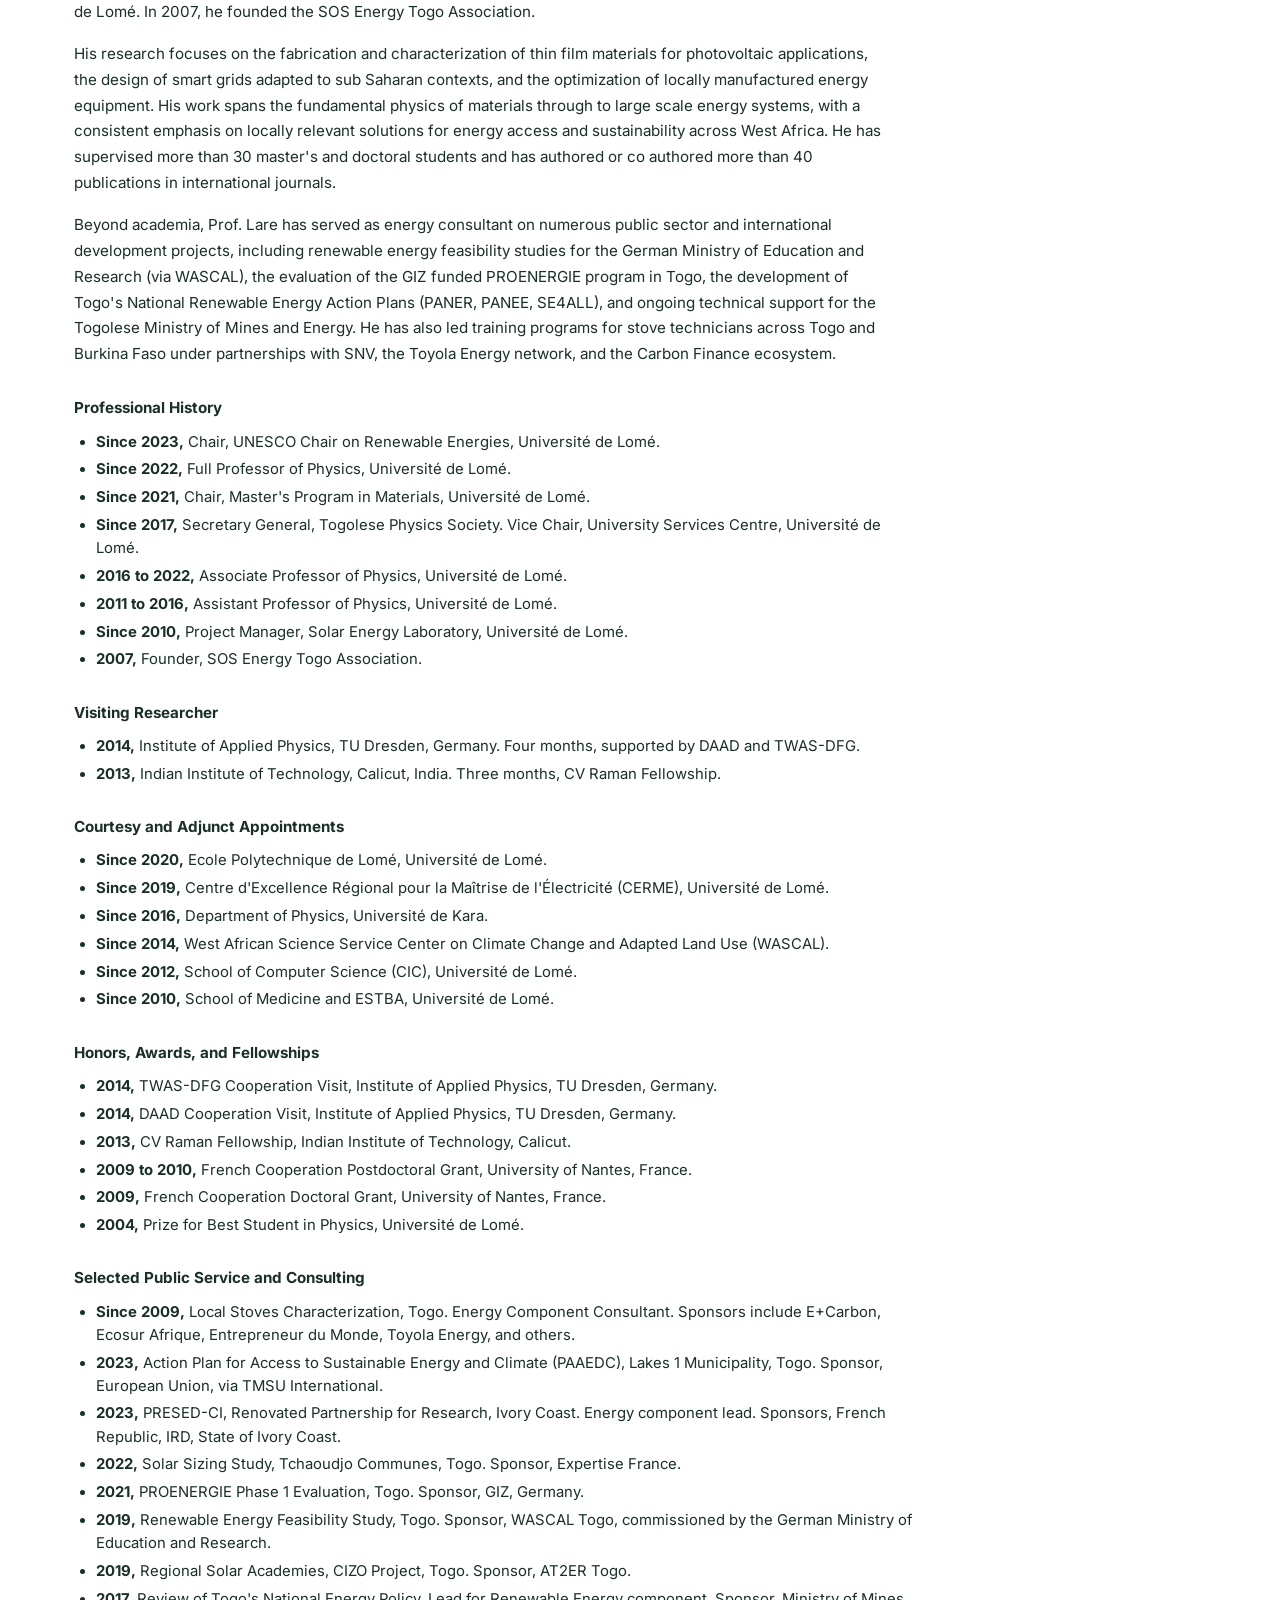
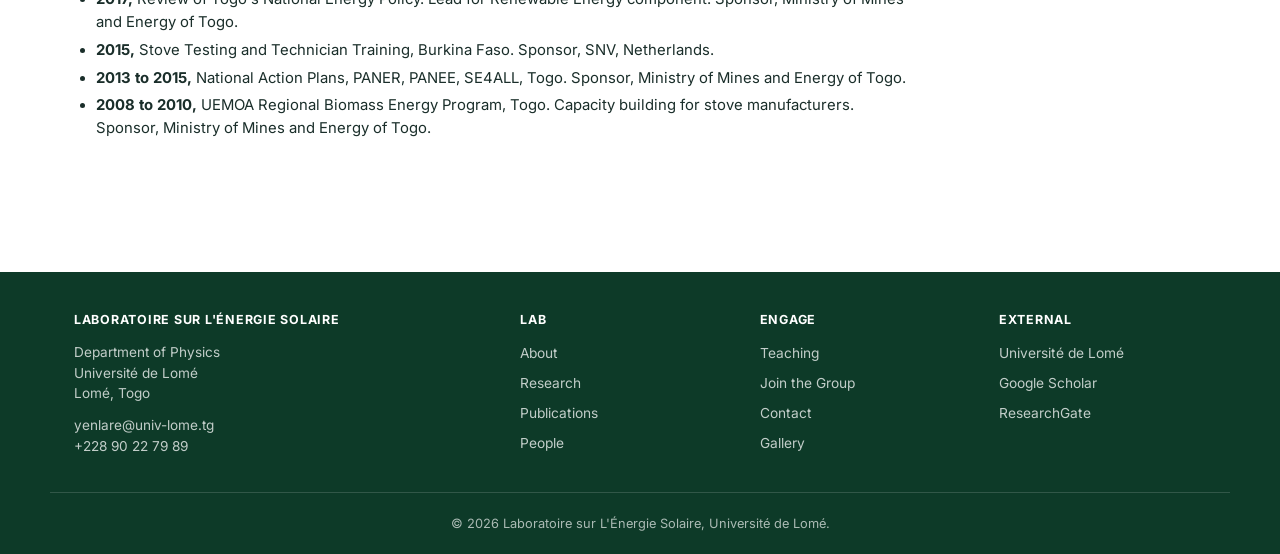
==== commit 46be7a9e: "Replace profile photo with new headshot" ====
--- a/about.html
+++ b/about.html
@@ -56,7 +56,7 @@
     </h1>
 
     <div class="profile-photo-block">
-      <img src="assets/images/profile-picture.jpg" alt="Prof. Yendoubé Lare">
+      <img src="assets/images/profile-picture.png" alt="Prof. Yendoubé Lare">
     </div>
 
     <p class="profile-name">Yendoubé Lare, Ph.D.</p>
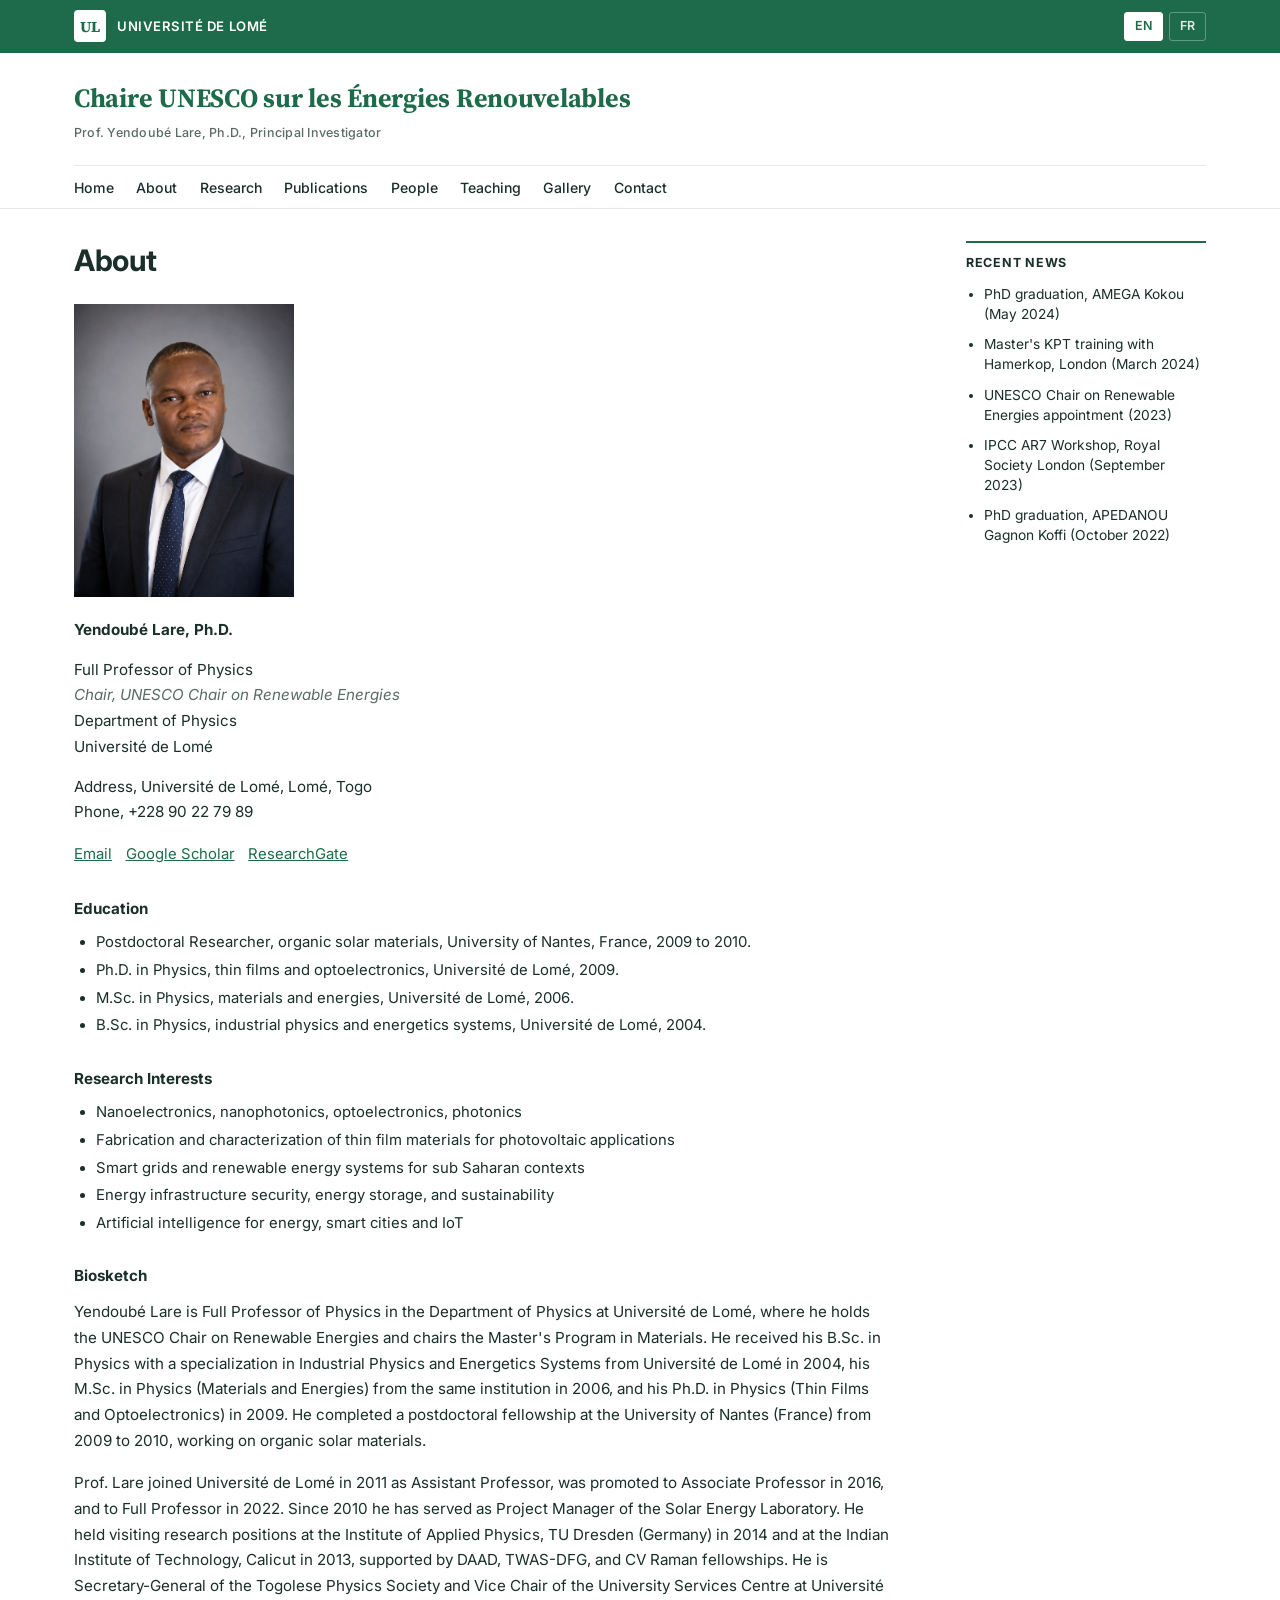
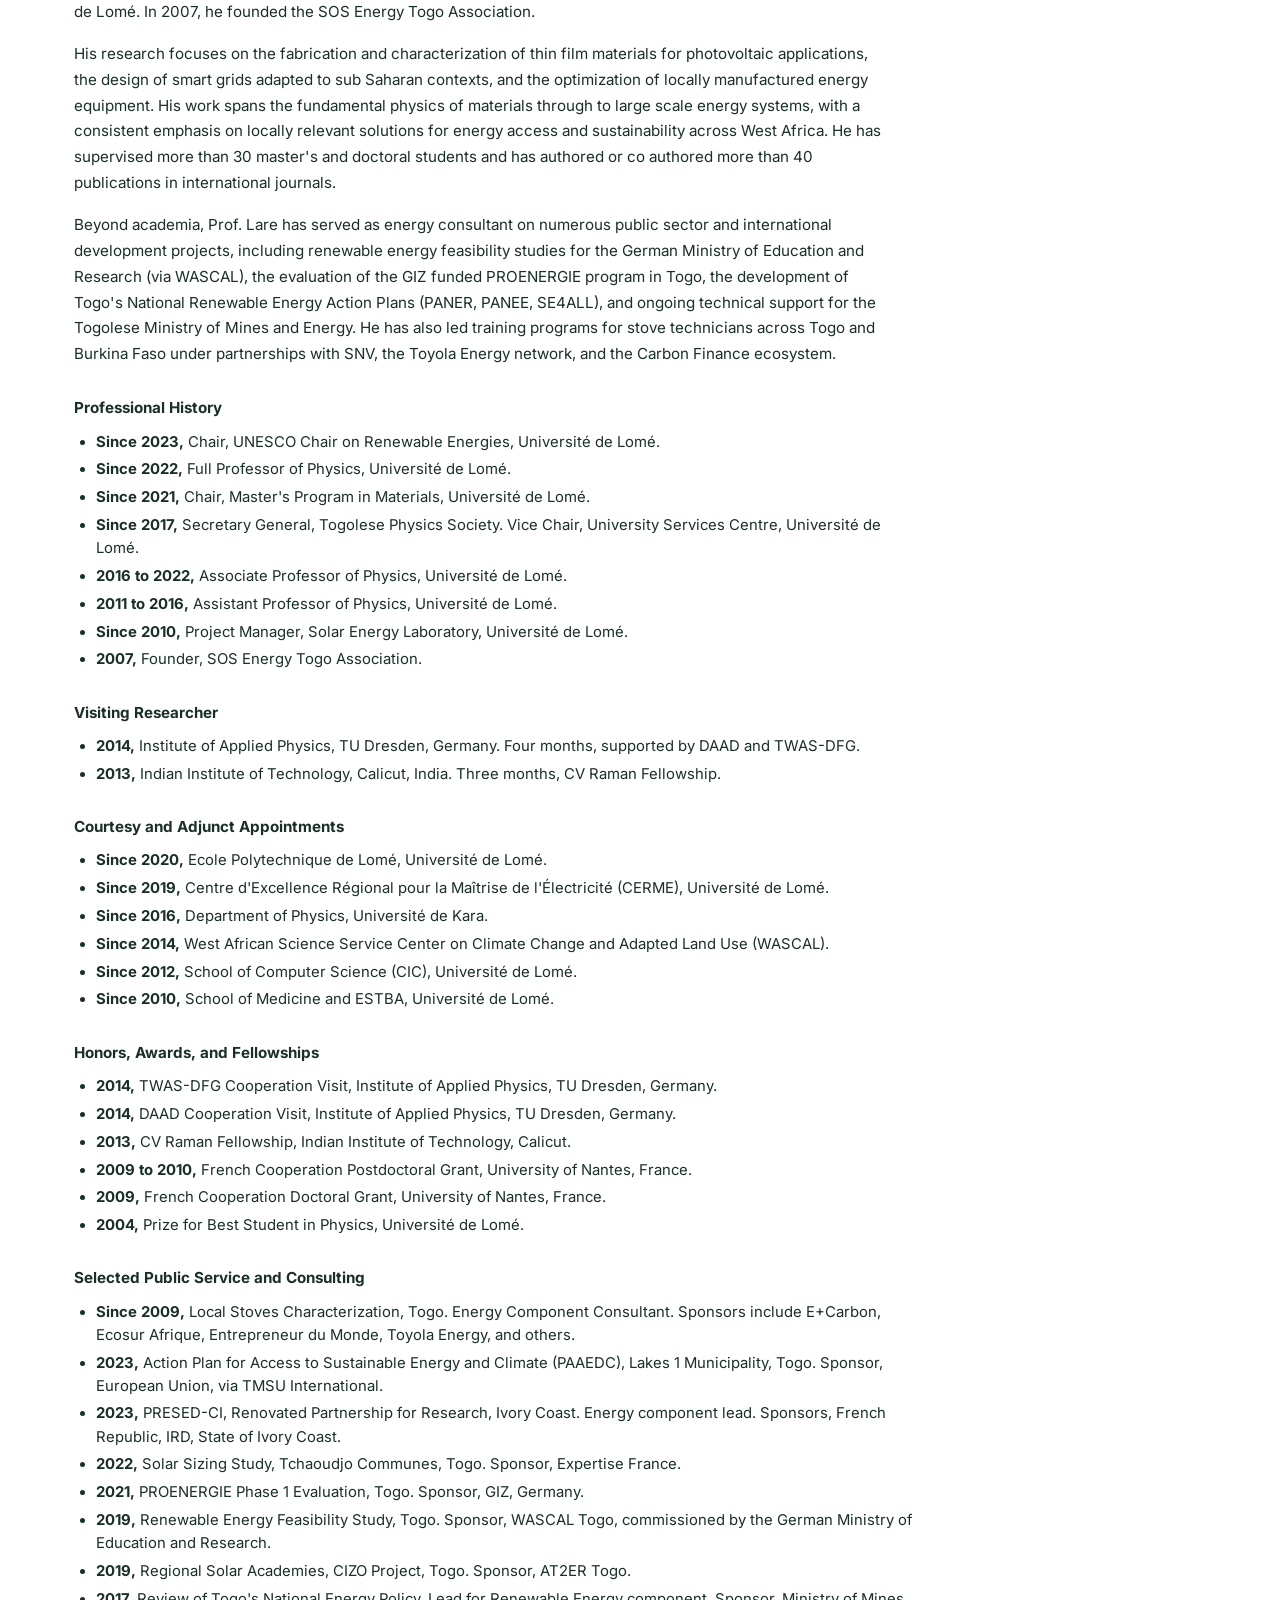
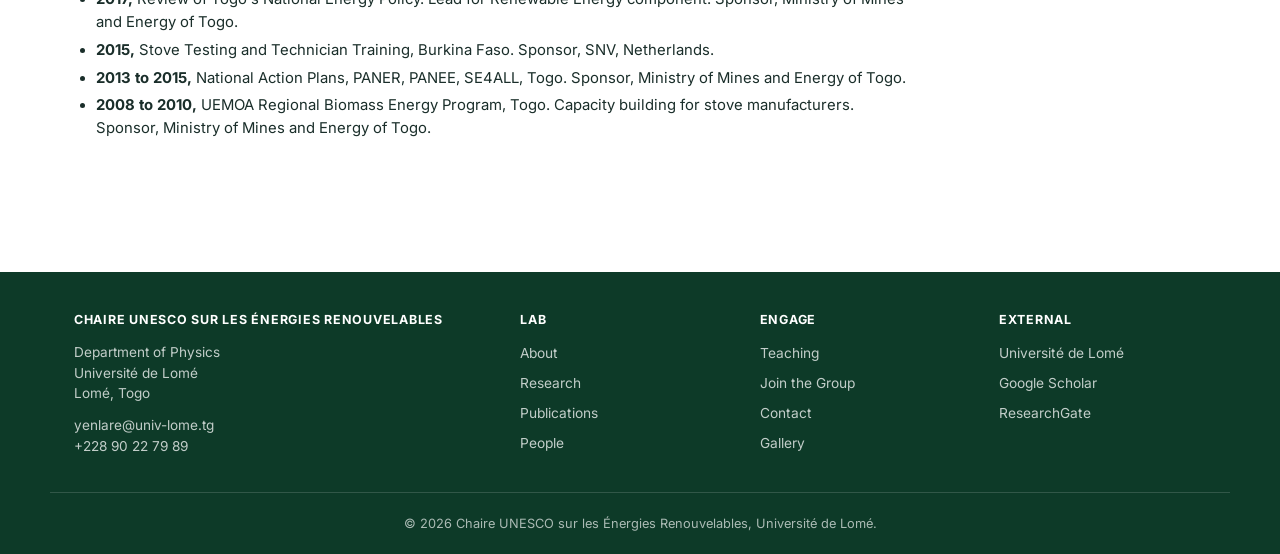
==== commit ac6ee70b: "Rebrand site to Chaire UNESCO sur les Énergies Renouvelables; switch subdomain to cuer.groupebm.net" ====
--- a/about.html
+++ b/about.html
@@ -3,7 +3,7 @@
 <head>
   <meta charset="UTF-8">
   <meta name="viewport" content="width=device-width, initial-scale=1.0">
-  <title>About, Laboratoire sur L'Énergie Solaire</title>
+  <title>About, Chaire UNESCO sur les Énergies Renouvelables</title>
   <meta name="description" content="Biography, education, career, and academic profile of Prof. Yendoubé Lare, Université de Lomé.">
   <link rel="stylesheet" href="https://fonts.googleapis.com/css2?family=Inter:wght@400;500;600;700&family=Source+Serif+Pro:wght@400;600;700&display=swap">
   <link rel="stylesheet" href="assets/css/styles.css">
@@ -26,10 +26,10 @@
 <div class="site-banner">
   <div class="site-banner-inner">
     <a href="index.html" class="lab-title">
-      Laboratoire sur L'Énergie Solaire
+      Chaire UNESCO sur les Énergies Renouvelables
       <span class="pi-name">
         <span class="en-only">Prof. Yendoubé Lare, Ph.D., Principal Investigator</span>
-        <span class="fr-only">Prof. Yendoubé Lare, Ph.D., Responsable du Laboratoire</span>
+        <span class="fr-only">Prof. Yendoubé Lare, Ph.D., Titulaire de la Chaire</span>
       </span>
     </a>
     <button class="nav-toggle" aria-label="Toggle menu"><span></span><span></span><span></span></button>
@@ -248,7 +248,7 @@
 <footer class="site-footer">
   <div class="footer-grid">
     <div class="footer-col">
-      <h4>Laboratoire sur L'Énergie Solaire</h4>
+      <h4>Chaire UNESCO sur les Énergies Renouvelables</h4>
       <p><span class="en-only">Department of Physics</span><span class="fr-only">Département de Physique</span><br>Université de Lomé<br>Lomé, Togo</p>
       <p><a href="mailto:yenlare@univ-lome.tg">yenlare@univ-lome.tg</a><br>+228 90 22 79 89</p>
     </div>
@@ -279,7 +279,7 @@
       </ul>
     </div>
   </div>
-  <div class="footer-bottom">&copy; <span id="year"></span> Laboratoire sur L'Énergie Solaire, Université de Lomé.</div>
+  <div class="footer-bottom">&copy; <span id="year"></span> Chaire UNESCO sur les Énergies Renouvelables, Université de Lomé.</div>
 </footer>
 
 <script src="assets/js/site.js"></script>
--- a/assets/css/styles.css
+++ b/assets/css/styles.css
@@ -1,5 +1,5 @@
 /* =========================================================
-   Laboratoire sur L'Énergie Solaire
+   Chaire UNESCO sur les Énergies Renouvelables
    Université de Lomé, Prof. Yendoubé Lare
    Clean academic theme inspired by Prof. Shimeng Yu's site
    White background, green-only accent system
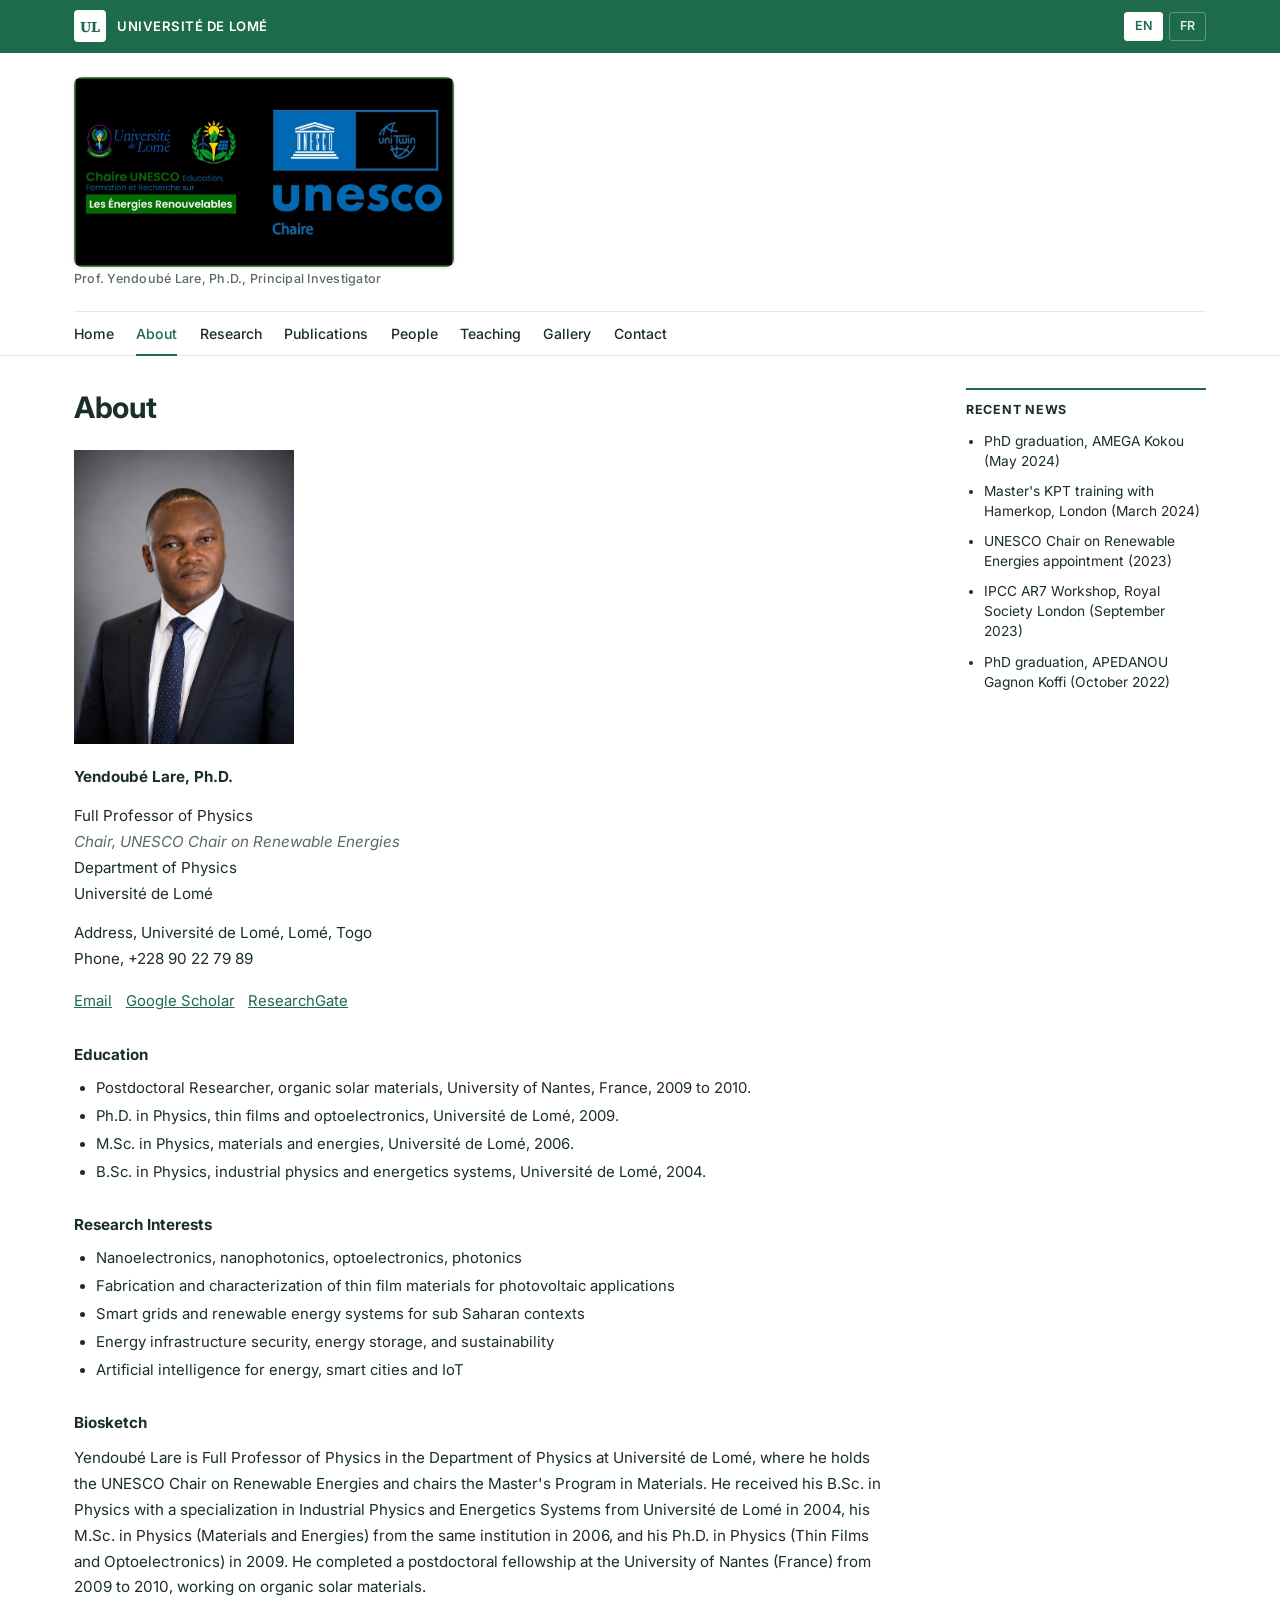
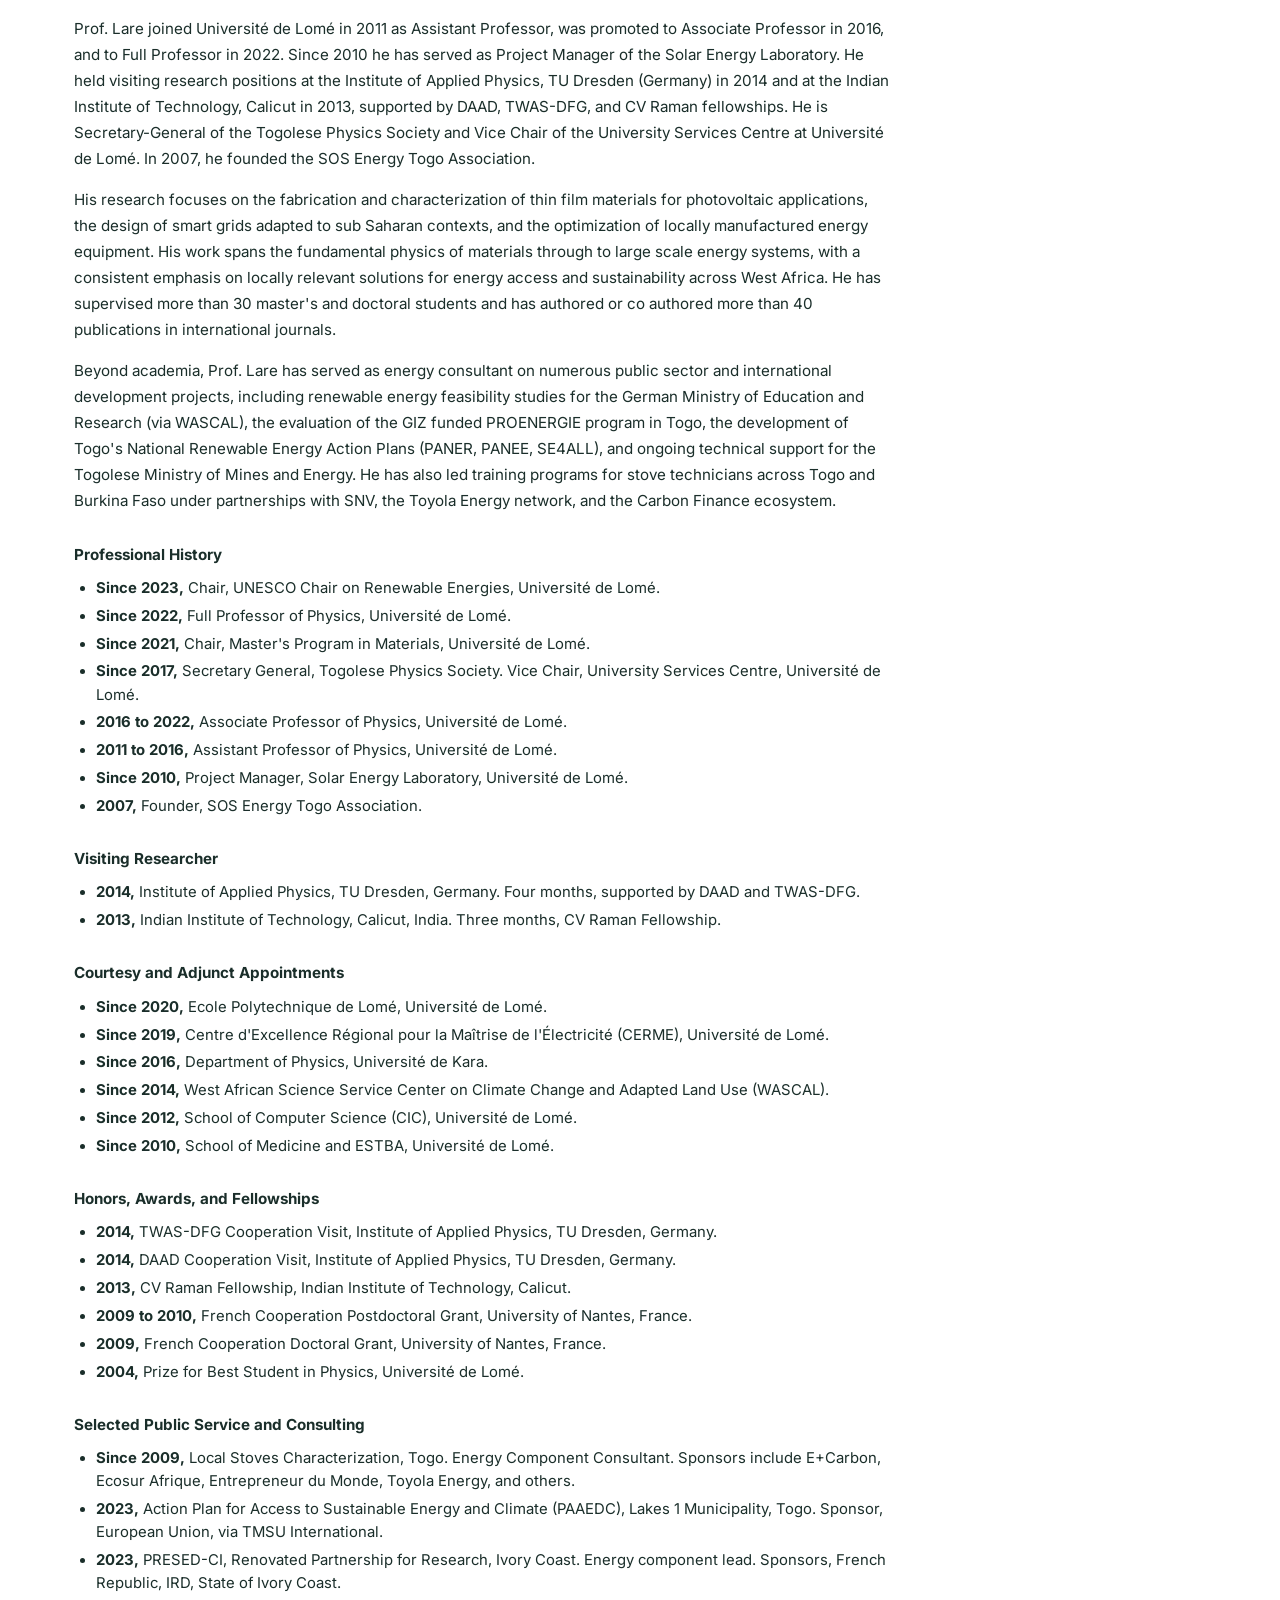
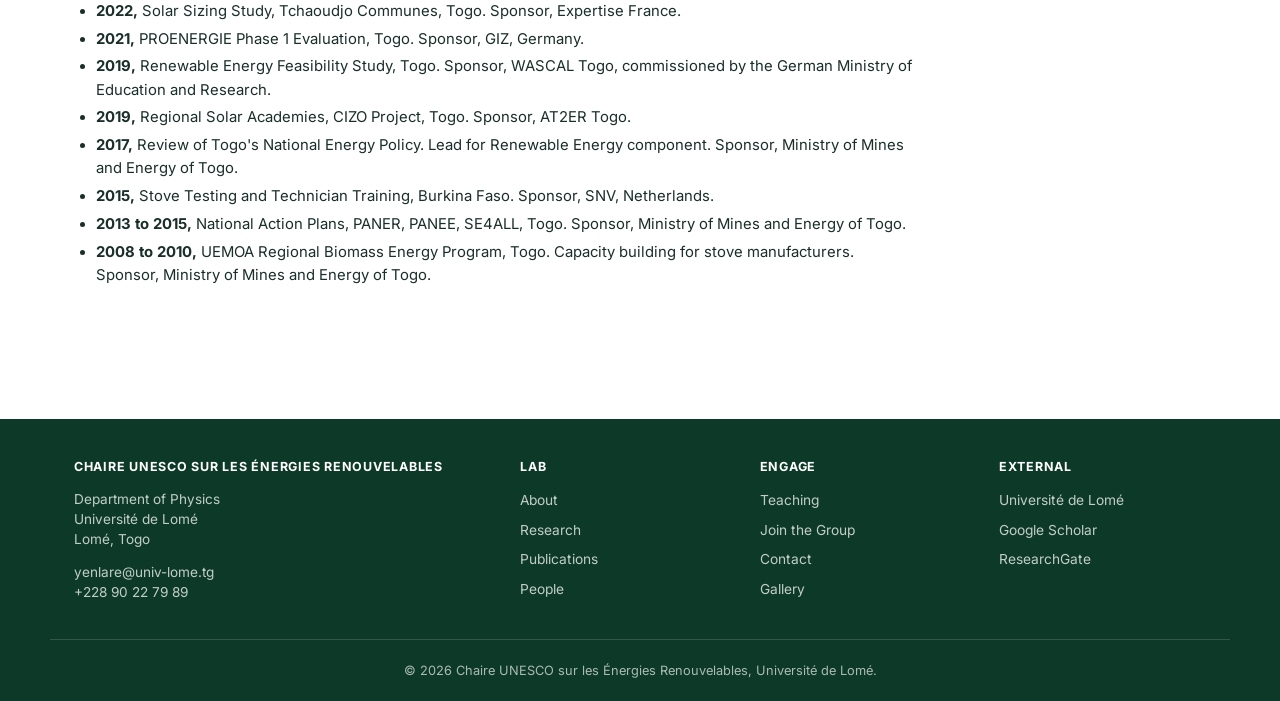
==== commit 3deedd06: "Add Chaire UNESCO brand logo to site header banner Place the full Chaire UNESCO / Universite de Lome" ====
--- a/about.html
+++ b/about.html
@@ -26,7 +26,8 @@
 <div class="site-banner">
   <div class="site-banner-inner">
     <a href="index.html" class="lab-title">
-      Chaire UNESCO sur les Énergies Renouvelables
+      <img src="assets/images/chaire-unesco-logo.jpeg" class="banner-logo" alt="Chaire UNESCO Éducation, Formation et Recherche sur les Énergies Renouvelables — Université de Lomé">
+      <span class="visually-hidden">Chaire UNESCO sur les Énergies Renouvelables</span>
       <span class="pi-name">
         <span class="en-only">Prof. Yendoubé Lare, Ph.D., Principal Investigator</span>
         <span class="fr-only">Prof. Yendoubé Lare, Ph.D., Titulaire de la Chaire</span>
--- a/assets/css/styles.css
+++ b/assets/css/styles.css
@@ -157,6 +157,28 @@
   margin-bottom: 0.85rem;
 }
 .lab-title:hover { color: var(--leaf-dark); text-decoration: none; }
+
+/* Chaire UNESCO brand logo in banner */
+.banner-logo {
+  display: block;
+  width: 100%;
+  max-width: 380px;
+  height: auto;
+  border-radius: 8px;
+  box-shadow: 0 1px 4px rgba(0,0,0,0.12);
+}
+.lab-title:hover .banner-logo { box-shadow: 0 2px 8px rgba(0,0,0,0.18); }
+
+/* Screen-reader-only text (keeps the title readable for SEO/accessibility) */
+.visually-hidden {
+  position: absolute;
+  width: 1px; height: 1px;
+  padding: 0; margin: -1px;
+  overflow: hidden;
+  clip: rect(0, 0, 0, 0);
+  white-space: nowrap;
+  border: 0;
+}
 .lab-title .pi-name {
   font-family: 'Inter', sans-serif;
   font-size: 0.78rem;
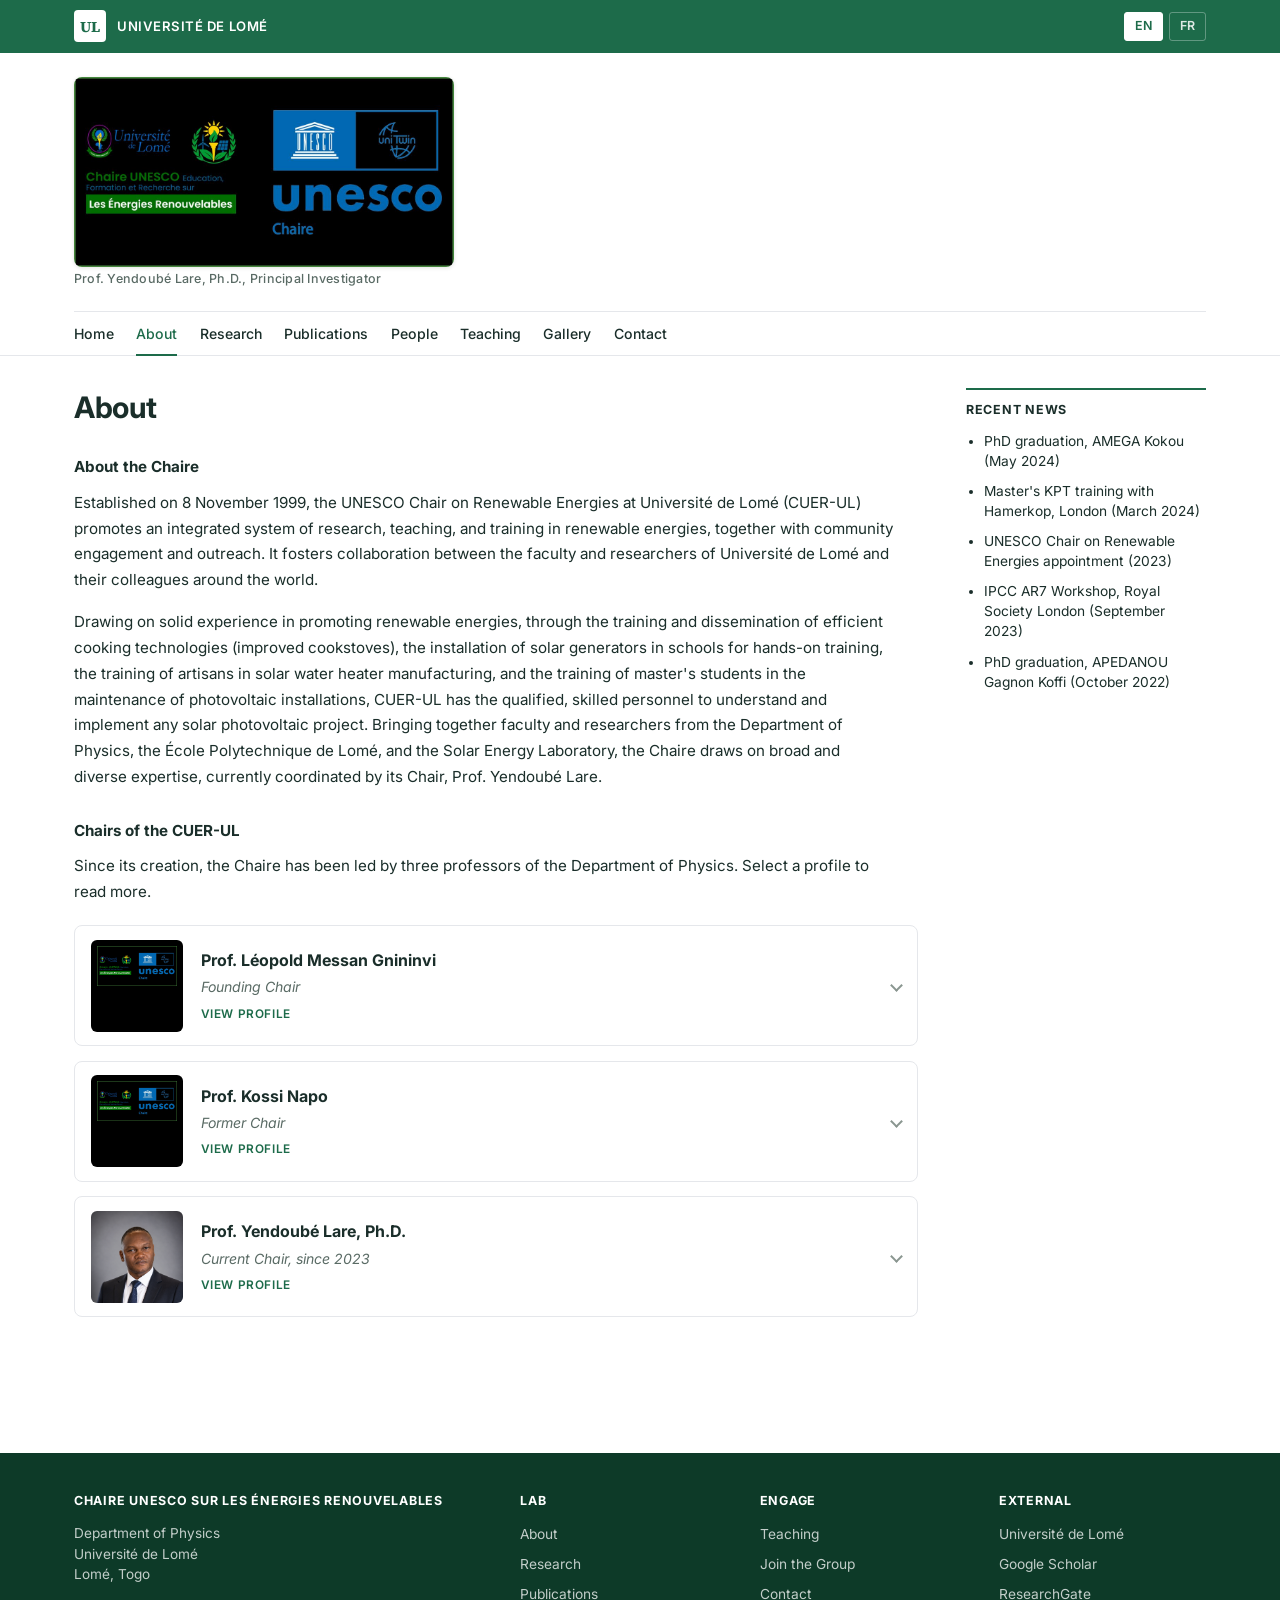
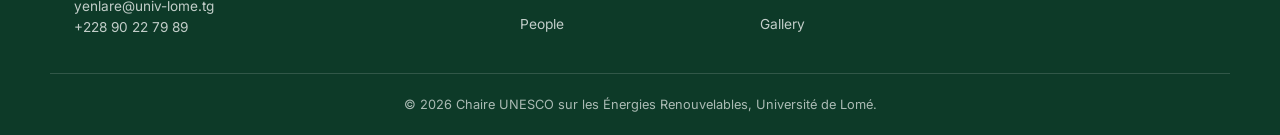
==== commit 42c9db72: "Restructure About page with Chaire history and three expandable chair profiles Add a bilingual histo" ====
--- a/about.html
+++ b/about.html
@@ -4,7 +4,7 @@
   <meta charset="UTF-8">
   <meta name="viewport" content="width=device-width, initial-scale=1.0">
   <title>About, Chaire UNESCO sur les Énergies Renouvelables</title>
-  <meta name="description" content="Biography, education, career, and academic profile of Prof. Yendoubé Lare, Université de Lomé.">
+  <meta name="description" content="History of the UNESCO Chair on Renewable Energies at Université de Lomé (CUER-UL) and its chairs: Prof. Léopold Messan Gnininvi, Prof. Kossi Napo, and Prof. Yendoubé Lare.">
   <link rel="stylesheet" href="https://fonts.googleapis.com/css2?family=Inter:wght@400;500;600;700&family=Source+Serif+Pro:wght@400;600;700&display=swap">
   <link rel="stylesheet" href="assets/css/styles.css">
 </head>
@@ -56,11 +56,85 @@
       <span class="fr-only">À propos</span>
     </h1>
 
-    <div class="profile-photo-block">
-      <img src="assets/images/profile-picture.png" alt="Prof. Yendoubé Lare">
-    </div>
-
-    <p class="profile-name">Yendoubé Lare, Ph.D.</p>
+    <p class="section-label">
+      <span class="en-only">About the Chaire</span>
+      <span class="fr-only">La Chaire</span>
+    </p>
+    <p class="en-only">Established on 8 November 1999, the UNESCO Chair on Renewable Energies at Université de Lomé (CUER-UL) promotes an integrated system of research, teaching, and training in renewable energies, together with community engagement and outreach. It fosters collaboration between the faculty and researchers of Université de Lomé and their colleagues around the world.</p>
+    <p class="fr-only">Créée le 08 novembre 1999, la Chaire UNESCO sur les Énergies Renouvelables de l'Université de Lomé (CUER-UL) a pour objectif de promouvoir un système intégré de recherche, d'enseignement et de formation dans le domaine des énergies renouvelables, ainsi que l'engagement de la collectivité et l'action en matière de communication. Elle facilite la collaboration entre les enseignants-chercheurs de l'Université de Lomé et leurs collègues à travers le monde.</p>
+    <p class="en-only">Drawing on solid experience in promoting renewable energies, through the training and dissemination of efficient cooking technologies (improved cookstoves), the installation of solar generators in schools for hands-on training, the training of artisans in solar water heater manufacturing, and the training of master's students in the maintenance of photovoltaic installations, CUER-UL has the qualified, skilled personnel to understand and implement any solar photovoltaic project. Bringing together faculty and researchers from the Department of Physics, the École Polytechnique de Lomé, and the Solar Energy Laboratory, the Chaire draws on broad and diverse expertise, currently coordinated by its Chair, Prof. Yendoubé Lare.</p>
+    <p class="fr-only">Dotée d'une solide expérience dans la promotion des énergies renouvelables, à travers divers projets comme la formation et la diffusion de technologies efficaces de cuisson (foyers améliorés), l'installation de générateurs solaires dans des écoles pour des travaux pratiques, la formation d'artisans à la fabrication de chauffe-eau solaires et la formation des étudiants de master à la maintenance des installations photovoltaïques, la CUER-UL dispose de ressources humaines qualifiées et compétentes pour la compréhension et l'implémentation de tout projet solaire photovoltaïque. Réunissant des enseignants-chercheurs du Département de Physique, de l'École Polytechnique de Lomé et du Laboratoire sur l'Énergie Solaire, la Chaire bénéficie de compétences diverses et variées, dont la coordination est aujourd'hui assurée par son titulaire, le Professeur Yendoubé Lare.</p>
+
+    <p class="section-label">
+      <span class="en-only">Chairs of the CUER-UL</span>
+      <span class="fr-only">Titulaires de la Chaire</span>
+    </p>
+    <p class="directors-intro">
+      <span class="en-only">Since its creation, the Chaire has been led by three professors of the Department of Physics. Select a profile to read more.</span>
+      <span class="fr-only">Depuis sa création, la Chaire a été dirigée par trois professeurs du Département de Physique. Cliquez sur un profil pour en savoir plus.</span>
+    </p>
+
+    <div class="directors">
+
+      <details class="director-card">
+        <summary>
+          <img class="director-photo is-logo" src="assets/images/chaire-unesco-logo.jpeg" alt="Chaire UNESCO sur les Énergies Renouvelables">
+          <span class="director-id">
+            <span class="director-name">Prof. Léopold Messan Gnininvi</span>
+            <span class="director-role">
+              <span class="en-only">Founding Chair</span>
+              <span class="fr-only">Titulaire fondateur</span>
+            </span>
+            <span class="director-hint">
+              <span class="en-only">View profile</span>
+              <span class="fr-only">Voir le profil</span>
+            </span>
+          </span>
+        </summary>
+        <div class="director-body">
+          <p class="en-only">Prof. Léopold Messan Gnininvi founded the Solar Energy Laboratory (LES) at Université de Lomé in 1978 and directed it from 1978 to 1994. He was the founding Chair of the UNESCO Chair on Renewable Energies (CUER-UL), established in 1999. A fuller biography will be added soon.</p>
+          <p class="fr-only">Le Professeur Léopold Messan Gnininvi a fondé le Laboratoire sur l'Énergie Solaire (LES) de l'Université de Lomé en 1978 et l'a dirigé de 1978 à 1994. Il fut le titulaire fondateur de la Chaire UNESCO sur les Énergies Renouvelables (CUER-UL), créée en 1999. Une notice biographique plus complète sera ajoutée prochainement.</p>
+        </div>
+      </details>
+
+      <details class="director-card">
+        <summary>
+          <img class="director-photo is-logo" src="assets/images/chaire-unesco-logo.jpeg" alt="Chaire UNESCO sur les Énergies Renouvelables">
+          <span class="director-id">
+            <span class="director-name">Prof. Kossi Napo</span>
+            <span class="director-role">
+              <span class="en-only">Former Chair</span>
+              <span class="fr-only">Ancien titulaire</span>
+            </span>
+            <span class="director-hint">
+              <span class="en-only">View profile</span>
+              <span class="fr-only">Voir le profil</span>
+            </span>
+          </span>
+        </summary>
+        <div class="director-body">
+          <p class="en-only">Prof. Kossi Napo directed the Solar Energy Laboratory (LES) at Université de Lomé from 1994 to 2020 and served as Chair of the UNESCO Chair on Renewable Energies. A fuller biography will be added soon.</p>
+          <p class="fr-only">Le Professeur Kossi Napo a dirigé le Laboratoire sur l'Énergie Solaire (LES) de l'Université de Lomé de 1994 à 2020 et a été titulaire de la Chaire UNESCO sur les Énergies Renouvelables. Une notice biographique plus complète sera ajoutée prochainement.</p>
+        </div>
+      </details>
+
+      <details class="director-card">
+        <summary>
+          <img class="director-photo" src="assets/images/profile-picture.png" alt="Prof. Yendoubé Lare">
+          <span class="director-id">
+            <span class="director-name">Prof. Yendoubé Lare, Ph.D.</span>
+            <span class="director-role">
+              <span class="en-only">Current Chair, since 2023</span>
+              <span class="fr-only">Titulaire actuel, depuis 2023</span>
+            </span>
+            <span class="director-hint">
+              <span class="en-only">View profile</span>
+              <span class="fr-only">Voir le profil</span>
+            </span>
+          </span>
+        </summary>
+        <div class="director-body">
+
     <p class="profile-meta">
       <span class="en-only">Full Professor of Physics</span>
       <span class="fr-only">Professeur Titulaire de Physique</span><br>
@@ -232,6 +306,11 @@
       <li class="en-only"><strong>2008 to 2010,</strong> UEMOA Regional Biomass Energy Program, Togo. Capacity building for stove manufacturers. Sponsor, Ministry of Mines and Energy of Togo.</li>
       <li class="fr-only"><strong>2008 à 2010,</strong> Programme Régional Biomasse-Énergie de l'UEMOA, Togo. Renforcement des capacités des fabricants de foyers. Bailleur, Ministère des Mines et de l'Énergie du Togo.</li>
     </ul>
+
+        </div>
+      </details>
+
+    </div>
   </article>
 
   <aside class="sidebar">
--- a/assets/css/styles.css
+++ b/assets/css/styles.css
@@ -317,6 +317,96 @@
   font-size: 0.93rem;
 }
 
+/* Chaire directors, expandable click-to-open profiles */
+.directors-intro {
+  color: var(--moss);
+  font-size: 0.93rem;
+  margin: 0.2rem 0 1.25rem;
+}
+.directors {
+  display: flex;
+  flex-direction: column;
+  gap: 0.9rem;
+  margin: 0.5rem 0 1.5rem;
+}
+.director-card {
+  border: 1px solid var(--border);
+  border-radius: var(--radius);
+  background: var(--white);
+  transition: box-shadow .15s ease, border-color .15s ease;
+}
+.director-card:hover { box-shadow: var(--shadow-sm); }
+.director-card[open] { border-color: var(--leaf-light); box-shadow: var(--shadow-sm); }
+.director-card > summary {
+  list-style: none;
+  display: flex;
+  align-items: center;
+  gap: 1.1rem;
+  padding: 0.85rem 1rem;
+  cursor: pointer;
+  user-select: none;
+}
+.director-card > summary::-webkit-details-marker { display: none; }
+.director-photo {
+  width: 92px;
+  height: 92px;
+  flex: 0 0 92px;
+  border-radius: 6px;
+  object-fit: cover;
+  object-position: top center;
+  background: var(--off-white);
+}
+.director-photo.is-logo {
+  object-fit: contain;
+  padding: 6px;
+  background: #000;
+}
+.director-id {
+  display: flex;
+  flex-direction: column;
+  gap: 0.12rem;
+  min-width: 0;
+}
+.director-name {
+  font-weight: 700;
+  font-size: 1rem;
+  color: var(--slate);
+}
+.director-role {
+  font-size: 0.88rem;
+  color: var(--moss);
+  font-style: italic;
+}
+.director-hint {
+  font-size: 0.74rem;
+  color: var(--leaf);
+  font-weight: 600;
+  text-transform: uppercase;
+  letter-spacing: 0.05em;
+  margin-top: 0.25rem;
+}
+.director-card[open] .director-hint { display: none; }
+.director-card > summary::after {
+  content: "";
+  margin-left: auto;
+  flex: 0 0 auto;
+  width: 9px;
+  height: 9px;
+  border-right: 2px solid var(--moss-light);
+  border-bottom: 2px solid var(--moss-light);
+  transform: rotate(45deg);
+  transition: transform .2s ease;
+}
+.director-card[open] > summary::after { transform: rotate(-135deg); }
+.director-body {
+  padding: 0.4rem 1.25rem 1.25rem;
+  border-top: 1px solid var(--border-soft);
+}
+.director-body > .profile-meta:first-child,
+.director-body > .section-label:first-child {
+  margin-top: 1rem;
+}
+
 /* Section labels and headers (Prof. Yu uses simple bold labels) */
 .section-label {
   font-weight: 700;
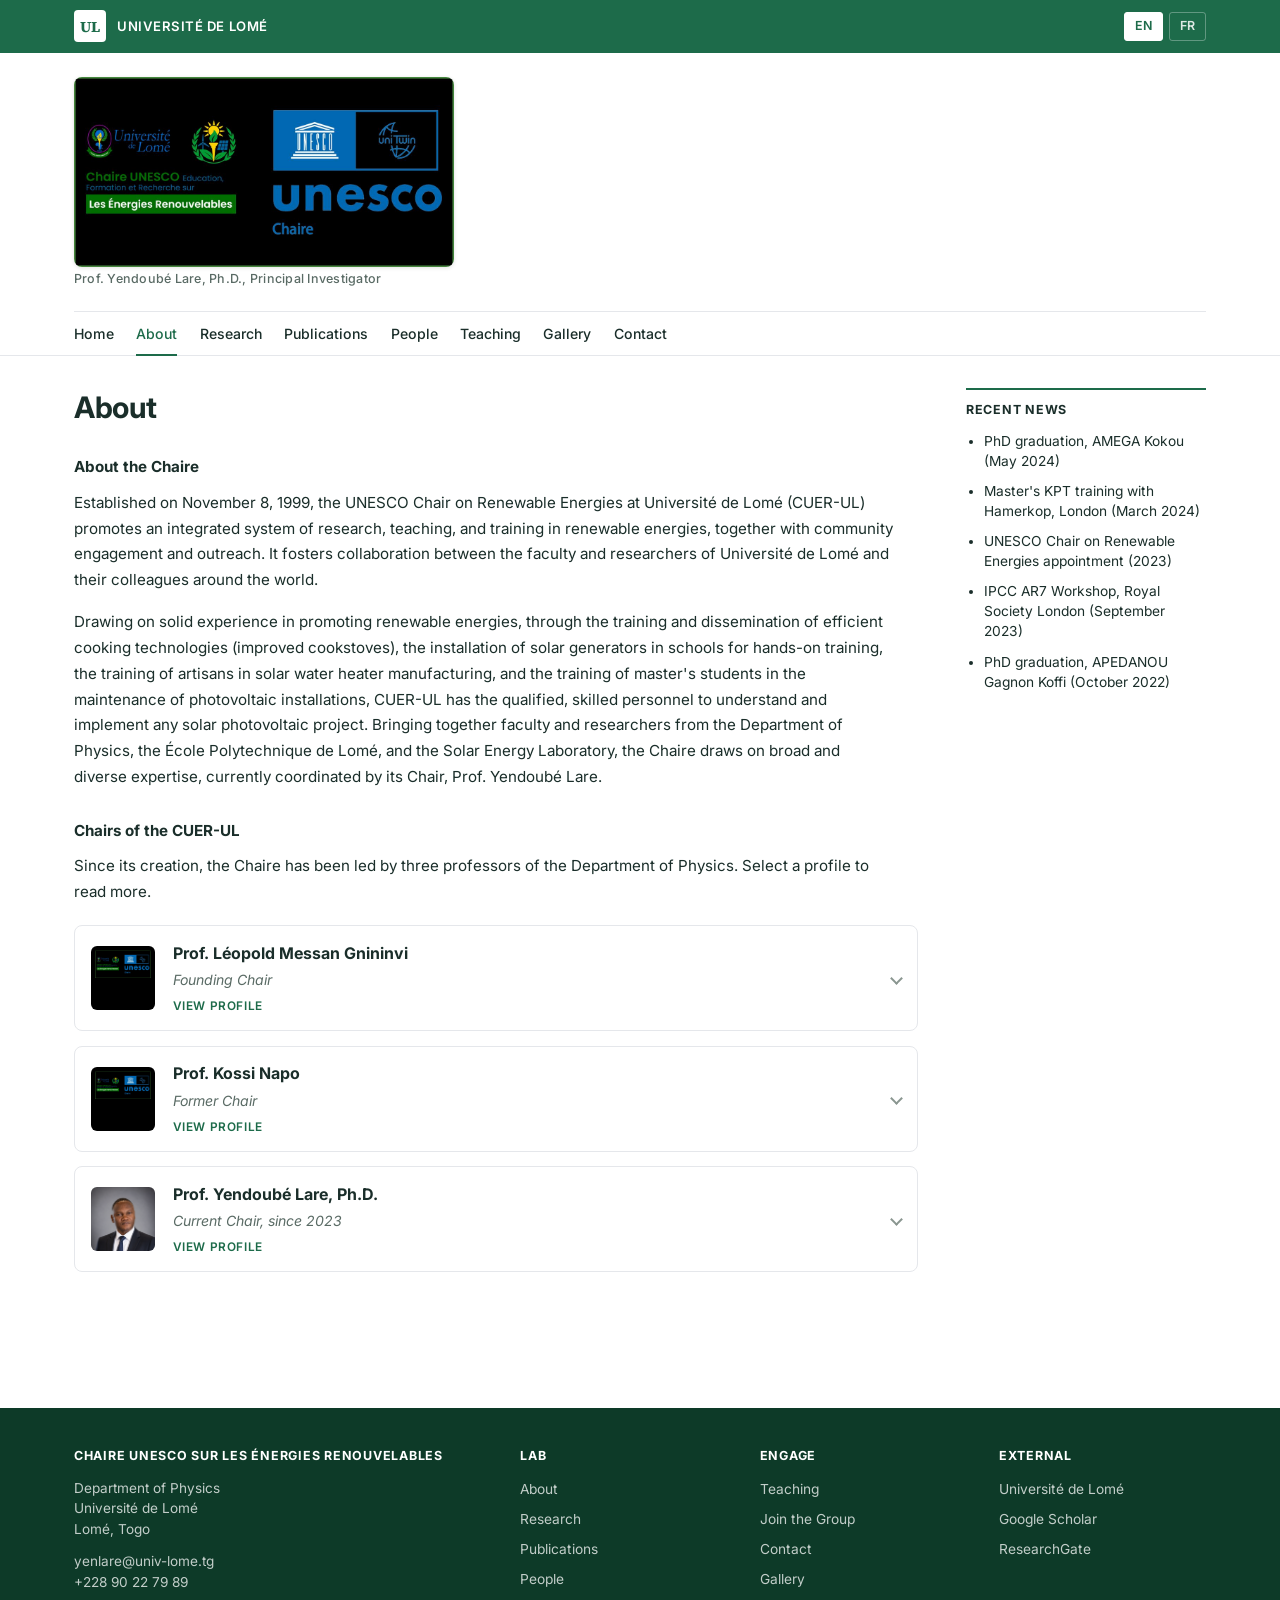
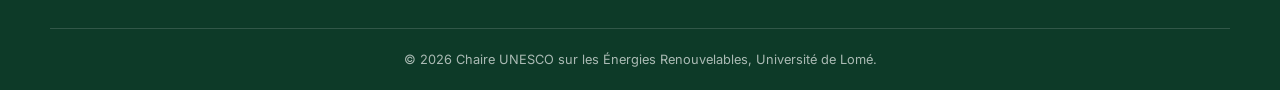
==== commit a4b0ffb7: "Use US date format (November 8, 1999) in English About intro Co-Authored-By: Claude Opus 4.8 <norepl" ====
--- a/about.html
+++ b/about.html
@@ -60,7 +60,7 @@
       <span class="en-only">About the Chaire</span>
       <span class="fr-only">La Chaire</span>
     </p>
-    <p class="en-only">Established on 8 November 1999, the UNESCO Chair on Renewable Energies at Université de Lomé (CUER-UL) promotes an integrated system of research, teaching, and training in renewable energies, together with community engagement and outreach. It fosters collaboration between the faculty and researchers of Université de Lomé and their colleagues around the world.</p>
+    <p class="en-only">Established on November 8, 1999, the UNESCO Chair on Renewable Energies at Université de Lomé (CUER-UL) promotes an integrated system of research, teaching, and training in renewable energies, together with community engagement and outreach. It fosters collaboration between the faculty and researchers of Université de Lomé and their colleagues around the world.</p>
     <p class="fr-only">Créée le 08 novembre 1999, la Chaire UNESCO sur les Énergies Renouvelables de l'Université de Lomé (CUER-UL) a pour objectif de promouvoir un système intégré de recherche, d'enseignement et de formation dans le domaine des énergies renouvelables, ainsi que l'engagement de la collectivité et l'action en matière de communication. Elle facilite la collaboration entre les enseignants-chercheurs de l'Université de Lomé et leurs collègues à travers le monde.</p>
     <p class="en-only">Drawing on solid experience in promoting renewable energies, through the training and dissemination of efficient cooking technologies (improved cookstoves), the installation of solar generators in schools for hands-on training, the training of artisans in solar water heater manufacturing, and the training of master's students in the maintenance of photovoltaic installations, CUER-UL has the qualified, skilled personnel to understand and implement any solar photovoltaic project. Bringing together faculty and researchers from the Department of Physics, the École Polytechnique de Lomé, and the Solar Energy Laboratory, the Chaire draws on broad and diverse expertise, currently coordinated by its Chair, Prof. Yendoubé Lare.</p>
     <p class="fr-only">Dotée d'une solide expérience dans la promotion des énergies renouvelables, à travers divers projets comme la formation et la diffusion de technologies efficaces de cuisson (foyers améliorés), l'installation de générateurs solaires dans des écoles pour des travaux pratiques, la formation d'artisans à la fabrication de chauffe-eau solaires et la formation des étudiants de master à la maintenance des installations photovoltaïques, la CUER-UL dispose de ressources humaines qualifiées et compétentes pour la compréhension et l'implémentation de tout projet solaire photovoltaïque. Réunissant des enseignants-chercheurs du Département de Physique, de l'École Polytechnique de Lomé et du Laboratoire sur l'Énergie Solaire, la Chaire bénéficie de compétences diverses et variées, dont la coordination est aujourd'hui assurée par son titulaire, le Professeur Yendoubé Lare.</p>
--- a/assets/css/styles.css
+++ b/assets/css/styles.css
@@ -348,9 +348,9 @@
 }
 .director-card > summary::-webkit-details-marker { display: none; }
 .director-photo {
-  width: 92px;
-  height: 92px;
-  flex: 0 0 92px;
+  width: 64px;
+  height: 64px;
+  flex: 0 0 64px;
   border-radius: 6px;
   object-fit: cover;
   object-position: top center;
@@ -358,7 +358,7 @@
 }
 .director-photo.is-logo {
   object-fit: contain;
-  padding: 6px;
+  padding: 4px;
   background: #000;
 }
 .director-id {
